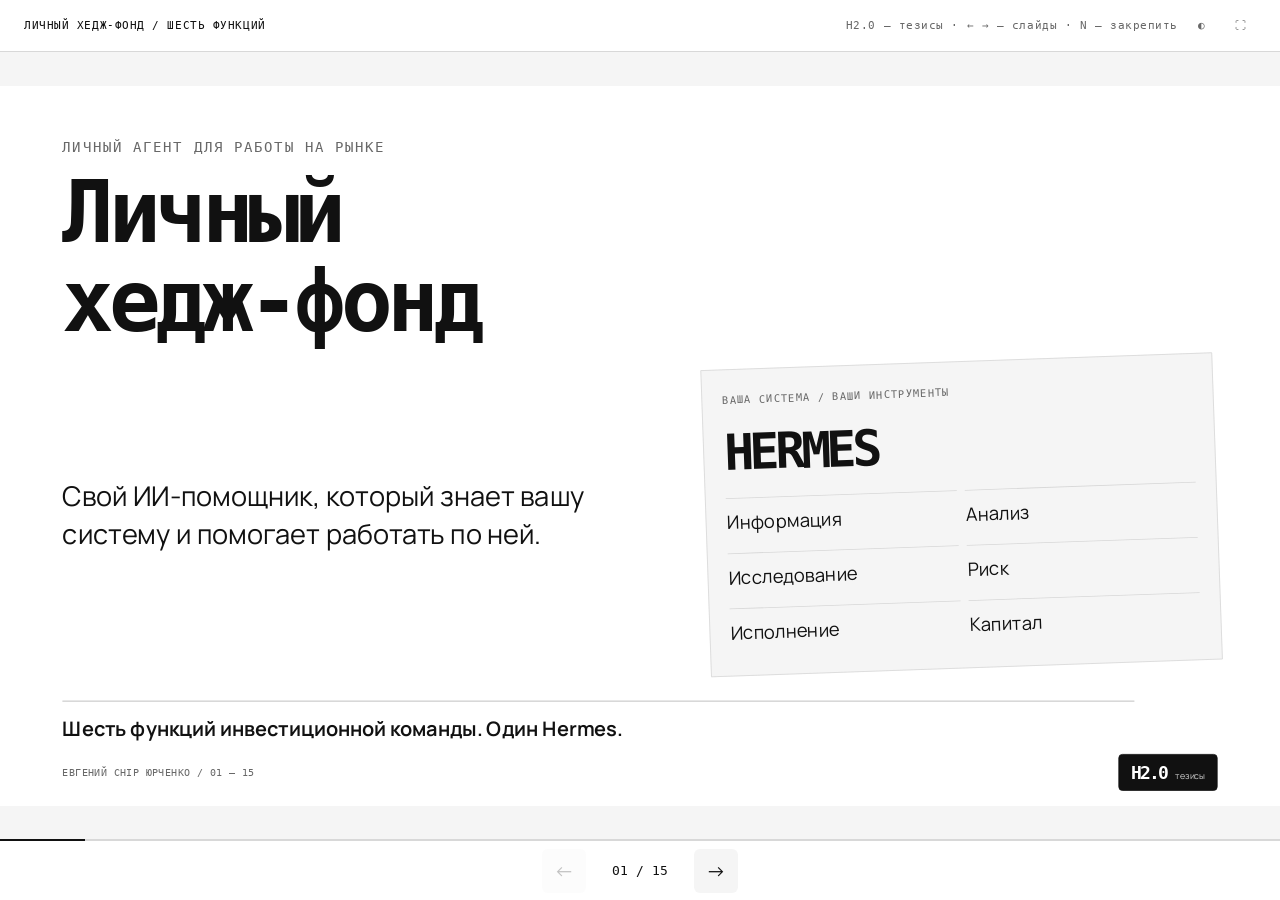
==== presentations/2026-11-18-personal-hedge-fund/index.html @ 5a7f5373 "Add personal hedge fund presentation and catalog" ====
<!doctype html><html lang="ru" data-theme="light"><head><meta charset="utf-8"><meta name="viewport" content="width=device-width,initial-scale=1"><meta name="color-scheme" content="light dark"><title>Личный хедж-фонд · H2.0</title><script>document.documentElement.dataset.theme='light';</script><style>
:root{--paper:#fff;--surface:#f5f5f5;--ink:#111;--muted:#686868;--line:#d8d8d8;--shadow:0 24px 80px #0002;--scale:1;color-scheme:light}
:root[data-theme=dark]{--paper:#171717;--surface:#242424;--ink:#f4f4f4;--muted:#b8b8b8;--line:#494949;--shadow:0 24px 80px #0008;color-scheme:dark}
*{box-sizing:border-box}html,body{margin:0;height:100%;background:var(--surface);color:var(--ink)}body{font-family:Body,Arial,sans-serif}button,a{touch-action:manipulation}button{cursor:pointer;font:inherit}button:focus-visible,a:focus-visible{outline:3px solid var(--ink);outline-offset:5px}a{color:inherit;text-underline-offset:4px}button:disabled{opacity:.25;cursor:default}
.chrome{position:fixed;z-index:4;top:0;left:0;right:0;height:52px;padding:0 24px;display:flex;align-items:center;justify-content:space-between;border-bottom:1px solid var(--line);background:var(--paper);font-family:Mono,monospace;font-size:11px;letter-spacing:.05em}.chrome-right{display:flex;gap:10px;align-items:center}.chrome button{border:0;background:none;color:var(--muted);min-height:44px;padding:0 10px}.hint{color:var(--muted)}
.viewport{position:absolute;top:52px;bottom:60px;left:0;right:0;overflow:hidden}.slide{position:absolute;top:50%;left:50%;width:1600px;height:900px;padding:65px 78px 80px;background:var(--paper);transform:translate(-50%,-50%) scale(var(--scale));transform-origin:center;display:none;isolation:isolate}.slide.active{display:flex;flex-direction:column}.eyebrow,.micro{font-family:Mono,monospace;font-size:18px;letter-spacing:.09em;text-transform:uppercase;color:var(--muted)}h1,h2,h3,p{margin:0}h1,h2{font-family:Mono,monospace;font-size:54px;line-height:1.14;font-weight:700;letter-spacing:-.045em;margin-top:22px;white-space:pre-line}h1{font-size:108px;line-height:1.03;letter-spacing:-.065em}.lead{font-size:25px;line-height:1.45;max-width:1330px;color:var(--muted);margin-top:19px}.content{margin-top:36px;flex:1;min-height:0}.takeaway{font-size:25px;line-height:1.32;border-top:2px solid var(--line);padding-top:17px;margin-top:20px;font-weight:650;max-width:1340px}.caption{font-size:16px;line-height:1.4;color:var(--muted);margin-top:10px;max-width:1340px}.slide-footer{position:absolute;left:78px;right:78px;bottom:24px;display:flex;align-items:center;justify-content:space-between;height:36px}.slide-footer>span{font-family:Mono,monospace;color:var(--muted);font-size:13px}.speaker-trigger{position:relative;min-width:124px;min-height:46px;background:var(--ink);border:1px solid var(--ink);border-radius:5px;color:var(--paper);font:700 22px Mono,monospace;letter-spacing:-.08em;transition:transform .15s}.speaker-trigger:hover,.speaker-trigger[aria-expanded=true]{transform:translateY(-3px);box-shadow:0 6px 0 var(--line)}.speaker-trigger small{font:11px Body,sans-serif;letter-spacing:0;margin-left:10px;opacity:.8}
.controls{height:60px;position:fixed;z-index:5;bottom:0;left:0;right:0;background:var(--paper);border-top:1px solid var(--line);display:flex;justify-content:center;align-items:center;gap:18px}.controls button{min-width:44px;min-height:44px;border:0;background:var(--surface);color:var(--ink);border-radius:6px;font-size:20px}.counter{font:13px Mono,monospace;min-width:72px;text-align:center}.progress{position:absolute;left:0;right:0;top:-2px;height:2px;background:var(--line)}.progress>i{display:block;height:100%;background:var(--ink);width:0;transition:width .2s}
.cover-grid{display:grid;grid-template-columns:1.1fr 1fr;gap:100px;height:100%;align-items:center}.cover-promise{font-size:34px;line-height:1.4;max-width:690px}.agent-block{border:1px solid var(--line);padding:35px;background:var(--surface);transform:rotate(-3deg)}.agent-block>strong{font:700 62px Mono,monospace;display:block;margin:20px 0;letter-spacing:-.08em}.agent-block .micro{font-size:13px}.tab-stack{display:grid;grid-template-columns:1fr 1fr;gap:10px}.tab-stack span{border-top:1px solid var(--line);padding:13px 0;font-size:23px}.cover .content{margin-top:0}.cover h1{margin-top:16px}.cover .lead{display:none}
.compare{display:grid;grid-template-columns:1fr 1fr;gap:50px}.compare-col{padding:32px 36px;background:var(--surface)}.compare-col:last-child{border:2px solid var(--ink);background:var(--paper)}.compare-row{padding:23px 0;border-bottom:1px solid var(--line);font-size:28px;display:flex;gap:20px;align-items:center}.compare-row span{font:18px Mono;color:var(--muted)}
.team-grid{display:grid;grid-template-columns:repeat(3,1fr);gap:25px 45px}.teammate{display:flex;align-items:center;gap:22px;min-width:0}.teammate img{width:154px;height:154px;border-radius:50%;border:1px solid var(--line);object-fit:cover}.teammate h3{font-size:26px;margin-bottom:8px}.teammate p{font-size:20px;line-height:1.35;color:var(--muted)}
.flow{display:grid;grid-auto-flow:column;grid-auto-columns:minmax(0,1fr);gap:16px}.flow-cell{padding:25px 23px;min-width:0;background:var(--surface);border-top:3px solid var(--ink)}.flow-cell:not(:last-child){position:relative}.flow-cell:not(:last-child):after{content:'→';position:absolute;right:-14px;top:30px;font-size:25px;z-index:1}.flow-cell .micro{font-size:15px;line-height:1.45;display:block;min-height:28px}.flow-cell h3{font-size:29px;line-height:1.15;margin-top:17px}.flow-cell p{font-size:21px;line-height:1.4;margin-top:16px;color:var(--muted)}.request{border-left:3px solid var(--ink);padding:12px 26px;margin-top:30px}.request .micro{font-size:14px}.request p{font-size:24px;line-height:1.45;margin-top:12px;max-width:1200px}
.sources-grid{display:grid;grid-template-columns:1fr 1fr 220px;gap:40px}.source-column h3{font-size:30px;margin-top:18px}.source-column ul{padding-left:24px;margin:22px 0 0}.source-column li{font-size:23px;line-height:1.45;margin-bottom:15px}.qr-panel{display:flex;flex-direction:column;align-items:center;padding-top:5px;gap:10px}.qr-panel img{width:172px;height:172px}.qr-panel strong{font-size:27px}.qr-panel span,.qr-panel a{font-size:17px}.qr-panel small{font-size:14px;color:var(--muted);text-align:center}
.market-list{border-top:1px solid var(--line)}.market-row{display:grid;grid-template-columns:65px 390px 1fr;gap:18px;align-items:center;padding:18px 0;border-bottom:1px solid var(--line)}.market-row b{font:24px Mono;color:var(--muted)}.market-row h3{font-size:25px}.market-row p{font-size:24px;line-height:1.3;color:var(--muted)}
.hype-layout{display:grid;grid-template-columns:minmax(0,1fr) 325px;gap:32px;align-items:start}.chart-box{min-width:0}.chart{width:100%;height:330px}.gridline{stroke:var(--line);stroke-width:1}.axis{fill:var(--muted);font:17px Mono,monospace}.axis.emphasis{fill:var(--ink);font-weight:700}.level{stroke:var(--muted);stroke-dasharray:6 6;stroke-width:1.4}.chart-caption{font:14px Mono;color:var(--muted);margin-top:4px}.case-sidebar{display:grid;gap:14px}.case-metric b{display:block;font:700 36px Mono;letter-spacing:-.05em}.case-metric span{display:block;font-size:19px;color:var(--muted);margin-top:5px}.intel{width:260px;border:1px solid var(--line)}.case-metric.final b{font-size:31px}.hype .content{margin-top:22px}
.research-result{display:flex;gap:40px;align-items:center;margin-top:30px;padding:22px 25px;border:1px solid var(--line)}.research-result span{font:17px Mono;color:var(--muted)}.research-result strong{font-size:27px}.research-flow .flow-cell h3{font-size:27px}.research-flow .flow-cell p{font-size:21px}.risk-layout{display:grid;grid-template-columns:240px 80px 350px 1fr;gap:25px;align-items:center}.positions{display:grid;gap:15px}.positions span{font:26px Mono;padding:20px;border:1px solid var(--line);text-align:center}.merge{font-size:64px;text-align:center}.risk-core{padding:35px 25px;border:2px solid var(--ink)}.risk-core strong{display:block;font-size:36px;line-height:1.2;margin-top:24px}.risk-core .micro{font-size:15px}.risk-output{display:grid;gap:18px;padding-left:20px}.risk-output div{font-size:25px;border-bottom:1px solid var(--line);padding-bottom:18px}.tools-line{font-size:22px;color:var(--muted);margin-top:30px}.proof-row{display:flex;justify-content:space-between;align-items:center;margin-top:34px;font-size:22px}.proof-row b{font-size:35px;font-weight:400;color:var(--muted)}
.buckets{display:grid;grid-template-columns:repeat(4,minmax(0,1fr));gap:22px}.bucket{padding:25px 22px;border:1px solid var(--line);background:var(--surface);min-height:245px}.bucket h3{font-size:27px;line-height:1.2;margin-top:20px}.bucket p{font-size:22px;line-height:1.4;color:var(--muted);margin-top:18px}.bucket-line{height:8px;background:var(--line);margin-top:25px}.allocation-line{font:22px Mono;margin-top:33px;line-height:1.5}.funding-grid{display:grid;grid-template-columns:1fr 1fr;gap:55px;align-items:start}.pair{display:grid;grid-template-columns:1fr 1fr;gap:15px}.leg{padding:35px 25px;border:2px solid var(--ink)}.leg strong{font:700 28px Mono;display:block;margin-top:20px}.pair-label{grid-column:1/-1;font-size:20px;color:var(--muted);margin-top:12px}.numbered{margin:0;padding-left:36px}.numbered li{font-size:26px;line-height:1.45;margin-bottom:25px;padding-left:8px}.contrast{display:grid;grid-template-columns:repeat(3,1fr);gap:35px;margin-top:27px}.contrast div{border-top:1px solid var(--line);padding-top:18px}.contrast strong{font:700 32px Mono;display:block}.contrast span{font-size:21px;color:var(--muted);display:block;margin-top:8px}.product-label{font:22px Mono;padding:25px 0;border-bottom:1px solid var(--line)}.closing-line{font:25px Mono;line-height:1.5;margin-top:42px}
.notes{position:fixed;z-index:20;right:26px;bottom:80px;width:min(590px,calc(100vw - 28px));max-height:min(76vh,820px);background:var(--paper);border:1px solid var(--line);border-radius:16px;box-shadow:var(--shadow);display:flex;flex-direction:column;opacity:0;visibility:hidden;transform:translateY(12px);transition:opacity .16s,transform .16s,visibility .16s;overflow:hidden}.notes.open{opacity:1;visibility:visible;transform:translateY(0)}.notes-top{padding:20px 24px 16px;display:flex;align-items:center;justify-content:space-between;border-bottom:1px solid var(--line);gap:15px}.notes-brand{display:flex;gap:12px;align-items:center}.notes-brand>b{font:700 25px Mono;letter-spacing:-.1em}.notes-brand span{font-size:12px;color:var(--muted);text-transform:uppercase;letter-spacing:.12em}.notes-actions{display:flex;gap:6px}.notes-actions button{min-height:40px;min-width:40px;border:1px solid var(--line);border-radius:6px;color:var(--ink);background:var(--surface);font-size:18px}.notes-actions button[aria-pressed=true]{background:var(--ink);color:var(--paper)}.notes-scroll{padding:22px 26px 26px;overflow:auto;overscroll-behavior-y:contain;min-height:0}.notes-title{font-size:20px;line-height:1.3;font-weight:700}.notes-point{font-size:18px;line-height:1.45;padding:15px 17px;background:var(--surface);border-left:3px solid var(--ink);margin:17px 0}.notes-list{padding:0;list-style:none;counter-reset:notes;margin:20px 0}.notes-list li{font-size:17px;line-height:1.55;margin:0 0 17px;position:relative;padding-left:33px}.notes-list li:before{counter-increment:notes;content:counter(notes,decimal-leading-zero);font:12px Mono;position:absolute;top:5px;left:0;color:var(--muted)}.transition{font-size:17px;line-height:1.5;border-top:1px solid var(--line);padding-top:17px}.transition b{font:11px Mono;display:block;color:var(--muted);text-transform:uppercase;letter-spacing:.1em;margin-bottom:8px}.note-sources{margin-top:18px;font-size:14px;line-height:1.6}.note-sources summary{cursor:pointer;color:var(--muted)}.note-sources a{display:block;margin-top:7px}.note-time{font:12px Mono;color:var(--muted);margin-top:13px}.notes-progress{height:3px;background:var(--line)}.notes-progress>span{height:100%;display:block;background:var(--ink)}
@media(max-width:650px){.chrome{padding:0 12px;font-size:10px}.hint{display:none}.chrome-right{gap:0}.notes{right:14px;bottom:75px;max-height:calc(100dvh - 140px)}.notes-scroll{padding:18px}.notes-list li{font-size:16px}.notes-title{font-size:18px}.notes-top{padding:14px 18px}.controls{gap:10px}}@media(prefers-reduced-motion:reduce){*{transition:none!important}}
@media print{body{background:white}.chrome,.controls,.notes,.speaker-trigger{display:none!important}.viewport{position:static;overflow:visible}.slide{display:flex!important;position:relative;left:0;top:0;transform:none;width:1600px;height:900px;page-break-after:always}.slide-footer{bottom:20px}@page{size:1600px 900px;margin:0}}

.cover .agent-block{padding:25px;transform:rotate(-2deg)}

@font-face{font-family:Mono;font-weight:400;src:url([data-uri]) format("truetype");font-display:swap;}
@font-face{font-family:Mono;font-weight:700;src:url([data-uri]) format("truetype");font-display:swap;}
@font-face{font-family:Body;font-weight:100 900;src:url([data-uri]) format("truetype");font-display:swap;}
.has-role header{position:relative}.has-role h2{max-width:1120px}.role-badge{position:absolute;right:0;top:0;width:252px;display:flex;align-items:center;gap:16px}.role-badge img{width:106px;height:106px;flex:none;object-fit:cover;border-radius:50%;border:1px solid var(--line)}.role-badge .micro{font-size:12px;display:block;margin-bottom:9px}.role-badge strong{font-size:21px;line-height:1.2;display:block}
</style></head><body><div class="chrome"><span>ЛИЧНЫЙ ХЕДЖ-ФОНД / ШЕСТЬ ФУНКЦИЙ</span><div class="chrome-right"><span class="hint">H2.0 — тезисы · ← → — слайды · N — закрепить</span><button id="theme" aria-label="Переключить светлую и тёмную тему" aria-pressed="false">◐</button><button id="fullscreen" aria-label="Полный экран">⛶</button></div></div><main class="viewport" aria-label="Презентация"><article class="slide cover active" id="cover" data-index="0" aria-hidden="false"><header><div class="eyebrow">Личный агент для работы на рынке</div><h1>Личный
хедж-фонд</h1><p class="lead">Свой ИИ-помощник, который знает вашу систему и помогает работать по ней.</p></header><div class="content"><div class="cover-grid"><div class="cover-promise">Свой ИИ-помощник, который знает вашу систему и помогает работать по ней.</div><div class="agent-block"><span class="micro">ВАША СИСТЕМА / ВАШИ ИНСТРУМЕНТЫ</span><strong>HERMES</strong><div class="tab-stack"><span>Информация</span><span>Анализ</span><span>Исследование</span><span>Риск</span><span>Исполнение</span><span>Капитал</span></div></div></div></div><div class="takeaway">Шесть функций инвестиционной команды. Один Hermes.</div><footer class="slide-footer"><span>ЕВГЕНИЙ CHIP ЮРЧЕНКО / 01 — 15</span><button class="speaker-trigger" aria-label="Тезисы докладчика: слайд 1" aria-controls="speaker-notes" aria-expanded="false" data-for="0">H2.0<small>тезисы</small></button></footer></article>
<article class="slide comparison" id="competition" data-index="1" aria-hidden="true"><header><div class="eyebrow">Зачем это трейдеру</div><h2>Преимущество — успеть
подготовить решение</h2><p class="lead">Вы конкурируете не только с чужой интуицией, но и с чужим рабочим процессом.</p></header><div class="content"><div class="compare"><div class="compare-col"><span class="micro">Без помощника</span><div class="compare-row"><span>01</span>Сам читает весь поток</div><div class="compare-row"><span>02</span>Держит контекст в голове</div><div class="compare-row"><span>03</span>Заново собирает основания к сделке</div></div><div class="compare-col"><span class="micro">С личным агентом</span><div class="compare-row"><span>01</span>Получает отобранные события</div><div class="compare-row"><span>02</span>Открывает источники и противоречия</div><div class="compare-row"><span>03</span>Проверяет сценарий, риск и исполнение</div></div></div></div><div class="takeaway">Агент не обязан угадывать лучше. Он помогает не пропускать работу, которую нужно сделать.</div><footer class="slide-footer"><span>ЕВГЕНИЙ CHIP ЮРЧЕНКО / 02 — 15</span><button class="speaker-trigger" aria-label="Тезисы докладчика: слайд 2" aria-controls="speaker-notes" aria-expanded="false" data-for="1">H2.0<small>тезисы</small></button></footer></article>
<article class="slide team" id="team" data-index="2" aria-hidden="true"><header><div class="eyebrow">Карта доклада</div><h2>Шесть ролей.
Не шесть агентов.</h2><p class="lead">У каждой роли — свой вопрос и конкретный результат.</p></header><div class="content"><div class="team-grid"><div class="teammate"><img src="[data-uri]" alt="Один человек в роли Информация"><div><h3>Информация</h3><p>Что изменилось?</p></div></div><div class="teammate"><img src="[data-uri]" alt="Один человек в роли Анализ"><div><h3>Анализ</h3><p>Есть ли здесь сделка?</p></div></div><div class="teammate"><img src="[data-uri]" alt="Один человек в роли Исследование"><div><h3>Исследование</h3><p>Работают ли мои правила?</p></div></div><div class="teammate"><img src="[data-uri]" alt="Один человек в роли Риск"><div><h3>Риск</h3><p>Сколько могу потерять?</p></div></div><div class="teammate"><img src="[data-uri]" alt="Один человек в роли Исполнение"><div><h3>Исполнение</h3><p>Что реально открыто?</p></div></div><div class="teammate"><img src="[data-uri]" alt="Один человек в роли Капитал"><div><h3>Капитал</h3><p>Куда направить деньги?</p></div></div></div></div><div class="takeaway">Один Hermes переключается между функциями. Цели и полномочия задаёте вы.</div><footer class="slide-footer"><span>ЕВГЕНИЙ CHIP ЮРЧЕНКО / 03 — 15</span><button class="speaker-trigger" aria-label="Тезисы докладчика: слайд 3" aria-controls="speaker-notes" aria-expanded="false" data-for="2">H2.0<small>тезисы</small></button></footer></article>
<article class="slide brief has-role" id="brief" data-index="3" aria-hidden="true"><header><div class="role-badge" data-role="0"><img src="[data-uri]" alt="Информация — участник инвестиционной команды"><div><span class="micro">РОЛЬ 01</span><strong>Информация</strong></div></div><div class="eyebrow">01 / Информационный аналитик</div><h2>Утром вы читаете выводы,
а не весь интернет</h2><p class="lead">Вы задаёте активы, компании и темы. Агент собирает по ним картину к нужному времени.</p></header><div class="content"><div class="flow "><div class="flow-cell"><span class="micro">ИСТОЧНИКИ</span><h3>Telegram + X</h3><p>Новости, исследования, чужие колы</p></div><div class="flow-cell"><span class="micro">РАБОТА АГЕНТА</span><h3>Отобрать и проверить</h3><p>Убрать повторы, отделить факт от мнения</p></div><div class="flow-cell"><span class="micro">РЕЗУЛЬТАТ</span><h3>Утренний бриф</h3><p>Что изменилось, где спорят, что проверить</p></div></div><div class="request"><span class="micro">ПОРУЧЕНИЕ ГОЛОСОМ ИЛИ ТЕКСТОМ</span><p>Пример поручения: «К утру собери по HYPE события, новые идеи и аргументы против. Для каждого вывода дай первоисточник». </p></div></div><div class="takeaway">Сообщения → сводка → идея для проверки. Не автоматическая сделка из чужого кола.</div><footer class="slide-footer"><span>ЕВГЕНИЙ CHIP ЮРЧЕНКО / 04 — 15</span><button class="speaker-trigger" aria-label="Тезисы докладчика: слайд 4" aria-controls="speaker-notes" aria-expanded="false" data-for="3">H2.0<small>тезисы</small></button></footer></article>
<article class="slide sources has-role" id="sources" data-index="4" aria-hidden="true"><header><div class="role-badge" data-role="0"><img src="[data-uri]" alt="Информация — участник инвестиционной команды"><div><span class="micro">РОЛЬ 01</span><strong>Информация</strong></div></div><div class="eyebrow">01 / Как подключить информацию</div><h2>Telegram — ваши источники.
X — поиск по вашим темам.</h2><p class="lead">Подключаем чтение там, где уже живёт нужная информация.</p></header><div class="content"><div class="sources-grid"><div class="source-column"><span class="micro">Telegram</span><h3>Ваша учётка + навык</h3><ul><li>Доступные вам каналы и чаты</li><li>Приватные группы — в рамках доступа аккаунта</li><li>Новости, чужие колы, обсуждения и первоисточники</li></ul></div><div class="source-column"><span class="micro">X / Twitter</span><h3>SocialData API / MCP</h3><ul><li>Поиск по активам, компаниям, авторам и темам</li><li>Публичные посты без подключения аккаунта X</li><li>$0.20 за 1000 результатов по стандартному тарифу</li></ul></div><div class="qr-panel"><img src="[data-uri]" alt="QR базового human20salesbot"><strong>Навыки</strong><span>Telegram + X</span><a href="https://t.me/human20salesbot" target="_blank" rel="noopener">@human20salesbot</a><small>Выдача ещё готовится</small></div></div></div><div class="takeaway">Навык объясняет, как собирать бриф. Подключение даёт данные. Hermes соединяет это в задачу.</div><footer class="slide-footer"><span>ЕВГЕНИЙ CHIP ЮРЧЕНКО / 05 — 15</span><button class="speaker-trigger" aria-label="Тезисы докладчика: слайд 5" aria-controls="speaker-notes" aria-expanded="false" data-for="4">H2.0<small>тезисы</small></button></footer></article>
<article class="slide market has-role" id="market" data-index="5" aria-hidden="true"><header><div class="role-badge" data-role="1"><img src="[data-uri]" alt="Анализ — участник инвестиционной команды"><div><span class="micro">РОЛЬ 02</span><strong>Анализ</strong></div></div><div class="eyebrow">02 / Рыночный аналитик</div><h2>Идея становится сделкой,
когда у неё есть условия</h2><p class="lead">/market связывает контекст, структуру цены и данные об участниках в один сценарий.</p></header><div class="content"><div class="market-list"><div class="market-row"><b>01</b><h3>Что разбираем?</h3><p>Актив, площадка, горизонт и задача</p></div><div class="market-row"><b>02</b><h3>Почему здесь?</h3><p>Контекст + Smart Money / структура цены</p></div><div class="market-row"><b>03</b><h3>Кто действует?</h3><p>Intel.trade: позиции, поток, ликвидность, ликвидации</p></div><div class="market-row"><b>04</b><h3>Что опровергает идею?</h3><p>TradingView MCP, другие навыки и расчёты</p></div><div class="market-row"><b>05</b><h3>Как действовать?</h3><p>Вход, отмена, цели, размер и обоснование</p></div></div></div><div class="takeaway">Результат — план с условиями. «Ждать» — тоже результат, если оснований для входа нет.</div><footer class="slide-footer"><span>ЕВГЕНИЙ CHIP ЮРЧЕНКО / 06 — 15</span><button class="speaker-trigger" aria-label="Тезисы докладчика: слайд 6" aria-controls="speaker-notes" aria-expanded="false" data-for="5">H2.0<small>тезисы</small></button></footer></article>
<article class="slide hype has-role" id="hype" data-index="6" aria-hidden="true"><header><div class="role-badge" data-role="1"><img src="[data-uri]" alt="Анализ — участник инвестиционной команды"><div><span class="micro">РОЛЬ 02</span><strong>Анализ</strong></div></div><div class="eyebrow">02 / HYPE: разбор события</div><h2>За страхом были
принудительные продажи</h2><p class="lead">Intel показал масштаб ликвидаций. Это давало гипотезу об исчерпании продаж — не гарантию дна.</p></header><div class="content"><div class="hype-layout"><div class="chart-box"><svg class="chart" viewBox="0 0 900 355" role="img" aria-label="Реальные свечи HYPE с уровнями реконструкции: вход 62, цель 70, стоп 58.20"><path d="M58 280.0941176470588H832" class="gridline"/><text x="842" y="286.0941176470588" class="axis">58.2</text><path d="M58 217.05882352941177H832" class="gridline"/><text x="842" y="223.05882352941177" class="axis">62</text><path d="M58 150.7058823529412H832" class="gridline"/><text x="842" y="156.7058823529412" class="axis">66</text><path d="M58 84.35294117647061H832" class="gridline"/><text x="842" y="90.35294117647061" class="axis">70</text><path d="M58 18.0H832" class="gridline"/><text x="842" y="24.0" class="axis">74</text><path d="M58.00 92.33V100.94" stroke="var(--muted)" stroke-width="1.3"/><rect x="57.00" y="94.85" width="2" height="4.96" fill="var(--muted)"/><path d="M61.07 94.64V107.23" stroke="var(--ink)" stroke-width="1.3"/><rect x="60.07" y="94.85" width="2" height="4.23" fill="var(--ink)"/><path d="M64.14 96.03V99.61" stroke="var(--muted)" stroke-width="1.3"/><rect x="63.14" y="98.44" width="2" height="1.00" fill="var(--muted)"/><path d="M67.21 90.52V98.73" stroke="var(--muted)" stroke-width="1.3"/><rect x="66.21" y="93.48" width="2" height="4.98" fill="var(--muted)"/><path d="M70.29 92.78V98.25" stroke="var(--ink)" stroke-width="1.3"/><rect x="69.29" y="93.44" width="2" height="4.10" fill="var(--ink)"/><path d="M73.36 94.99V99.65" stroke="var(--muted)" stroke-width="1.3"/><rect x="72.36" y="96.74" width="2" height="1.00" fill="var(--muted)"/><path d="M76.43 95.52V99.61" stroke="var(--ink)" stroke-width="1.3"/><rect x="75.43" y="96.88" width="2" height="1.71" fill="var(--ink)"/><path d="M79.50 98.59V101.59" stroke="var(--ink)" stroke-width="1.3"/><rect x="78.50" y="98.59" width="2" height="1.34" fill="var(--ink)"/><path d="M82.57 99.48V107.24" stroke="var(--ink)" stroke-width="1.3"/><rect x="81.57" y="99.93" width="2" height="5.29" fill="var(--ink)"/><path d="M85.64 99.86V109.14" stroke="var(--ink)" stroke-width="1.3"/><rect x="84.64" y="105.22" width="2" height="1.66" fill="var(--ink)"/><path d="M88.71 104.31V112.55" stroke="var(--ink)" stroke-width="1.3"/><rect x="87.71" y="106.96" width="2" height="1.97" fill="var(--ink)"/><path d="M91.79 103.48V110.11" stroke="var(--muted)" stroke-width="1.3"/><rect x="90.79" y="105.22" width="2" height="3.70" fill="var(--muted)"/><path d="M94.86 101.47V108.26" stroke="var(--ink)" stroke-width="1.3"/><rect x="93.86" y="105.29" width="2" height="2.27" fill="var(--ink)"/><path d="M97.93 107.46V113.91" stroke="var(--ink)" stroke-width="1.3"/><rect x="96.93" y="107.46" width="2" height="2.60" fill="var(--ink)"/><path d="M101.00 105.44V121.34" stroke="var(--ink)" stroke-width="1.3"/><rect x="100.00" y="110.05" width="2" height="10.15" fill="var(--ink)"/><path d="M104.07 111.28V121.08" stroke="var(--muted)" stroke-width="1.3"/><rect x="103.07" y="114.74" width="2" height="5.46" fill="var(--muted)"/><path d="M107.14 112.67V118.87" stroke="var(--ink)" stroke-width="1.3"/><rect x="106.14" y="114.74" width="2" height="2.12" fill="var(--ink)"/><path d="M110.21 116.20V123.39" stroke="var(--ink)" stroke-width="1.3"/><rect x="109.21" y="116.77" width="2" height="5.16" fill="var(--ink)"/><path d="M113.29 117.38V123.57" stroke="var(--muted)" stroke-width="1.3"/><rect x="112.29" y="117.81" width="2" height="4.10" fill="var(--muted)"/><path d="M116.36 113.13V125.57" stroke="var(--ink)" stroke-width="1.3"/><rect x="115.36" y="117.79" width="2" height="7.45" fill="var(--ink)"/><path d="M119.43 123.82V131.80" stroke="var(--ink)" stroke-width="1.3"/><rect x="118.43" y="125.24" width="2" height="5.69" fill="var(--ink)"/><path d="M122.50 127.35V139.49" stroke="var(--ink)" stroke-width="1.3"/><rect x="121.50" y="130.92" width="2" height="7.80" fill="var(--ink)"/><path d="M125.57 132.39V142.41" stroke="var(--muted)" stroke-width="1.3"/><rect x="124.57" y="133.44" width="2" height="5.52" fill="var(--muted)"/><path d="M128.64 129.85V137.04" stroke="var(--ink)" stroke-width="1.3"/><rect x="127.64" y="133.55" width="2" height="1.00" fill="var(--ink)"/><path d="M131.71 126.98V134.40" stroke="var(--muted)" stroke-width="1.3"/><rect x="130.71" y="129.32" width="2" height="4.94" fill="var(--muted)"/><path d="M134.79 115.82V131.00" stroke="var(--muted)" stroke-width="1.3"/><rect x="133.79" y="125.09" width="2" height="4.10" fill="var(--muted)"/><path d="M137.86 118.41V135.73" stroke="var(--muted)" stroke-width="1.3"/><rect x="136.86" y="119.54" width="2" height="5.56" fill="var(--muted)"/><path d="M140.93 113.37V126.84" stroke="var(--ink)" stroke-width="1.3"/><rect x="139.93" y="119.42" width="2" height="4.11" fill="var(--ink)"/><path d="M144.00 122.92V145.85" stroke="var(--ink)" stroke-width="1.3"/><rect x="143.00" y="123.78" width="2" height="17.57" fill="var(--ink)"/><path d="M147.07 137.17V155.52" stroke="var(--ink)" stroke-width="1.3"/><rect x="146.07" y="141.22" width="2" height="14.18" fill="var(--ink)"/><path d="M150.14 148.05V155.52" stroke="var(--muted)" stroke-width="1.3"/><rect x="149.14" y="154.37" width="2" height="1.00" fill="var(--muted)"/><path d="M153.21 148.05V162.28" stroke="var(--ink)" stroke-width="1.3"/><rect x="152.21" y="154.16" width="2" height="1.00" fill="var(--ink)"/><path d="M156.29 154.17V166.81" stroke="var(--ink)" stroke-width="1.3"/><rect x="155.29" y="154.31" width="2" height="11.81" fill="var(--ink)"/><path d="M159.36 149.05V178.57" stroke="var(--muted)" stroke-width="1.3"/><rect x="158.36" y="149.81" width="2" height="16.36" fill="var(--muted)"/><path d="M162.43 138.61V150.09" stroke="var(--muted)" stroke-width="1.3"/><rect x="161.43" y="144.29" width="2" height="5.56" fill="var(--muted)"/><path d="M165.50 143.94V157.49" stroke="var(--ink)" stroke-width="1.3"/><rect x="164.50" y="144.50" width="2" height="6.72" fill="var(--ink)"/><path d="M168.57 147.69V160.84" stroke="var(--ink)" stroke-width="1.3"/><rect x="167.57" y="151.29" width="2" height="7.25" fill="var(--ink)"/><path d="M171.64 157.03V167.01" stroke="var(--muted)" stroke-width="1.3"/><rect x="170.64" y="158.60" width="2" height="1.00" fill="var(--muted)"/><path d="M174.71 153.89V160.94" stroke="var(--ink)" stroke-width="1.3"/><rect x="173.71" y="158.49" width="2" height="1.00" fill="var(--ink)"/><path d="M177.79 158.04V169.73" stroke="var(--ink)" stroke-width="1.3"/><rect x="176.79" y="159.02" width="2" height="1.00" fill="var(--ink)"/><path d="M180.86 152.48V166.32" stroke="var(--ink)" stroke-width="1.3"/><rect x="179.86" y="159.12" width="2" height="6.29" fill="var(--ink)"/><path d="M183.93 160.58V171.28" stroke="var(--muted)" stroke-width="1.3"/><rect x="182.93" y="162.43" width="2" height="2.97" fill="var(--muted)"/><path d="M187.00 159.00V169.14" stroke="var(--muted)" stroke-width="1.3"/><rect x="186.00" y="160.69" width="2" height="1.64" fill="var(--muted)"/><path d="M190.07 160.66V167.16" stroke="var(--ink)" stroke-width="1.3"/><rect x="189.07" y="160.66" width="2" height="2.90" fill="var(--ink)"/><path d="M193.14 159.10V173.27" stroke="var(--ink)" stroke-width="1.3"/><rect x="192.14" y="163.50" width="2" height="8.51" fill="var(--ink)"/><path d="M196.21 172.07V178.89" stroke="var(--ink)" stroke-width="1.3"/><rect x="195.21" y="172.07" width="2" height="1.96" fill="var(--ink)"/><path d="M199.29 174.00V194.95" stroke="var(--ink)" stroke-width="1.3"/><rect x="198.29" y="174.00" width="2" height="18.58" fill="var(--ink)"/><path d="M202.36 187.60V216.40" stroke="var(--ink)" stroke-width="1.3"/><rect x="201.36" y="192.52" width="2" height="13.77" fill="var(--ink)"/><path d="M205.43 198.61V246.93" stroke="var(--ink)" stroke-width="1.3"/><rect x="204.43" y="206.26" width="2" height="37.01" fill="var(--ink)"/><path d="M208.50 210.82V255.18" stroke="var(--muted)" stroke-width="1.3"/><rect x="207.50" y="214.70" width="2" height="27.80" fill="var(--muted)"/><path d="M211.57 195.06V220.76" stroke="var(--muted)" stroke-width="1.3"/><rect x="210.57" y="203.62" width="2" height="11.10" fill="var(--muted)"/><path d="M214.64 202.35V216.26" stroke="var(--ink)" stroke-width="1.3"/><rect x="213.64" y="203.59" width="2" height="5.39" fill="var(--ink)"/><path d="M217.71 209.06V223.76" stroke="var(--ink)" stroke-width="1.3"/><rect x="216.71" y="209.06" width="2" height="1.18" fill="var(--ink)"/><path d="M220.79 185.11V223.40" stroke="var(--muted)" stroke-width="1.3"/><rect x="219.79" y="196.34" width="2" height="13.88" fill="var(--muted)"/><path d="M223.86 191.73V204.97" stroke="var(--ink)" stroke-width="1.3"/><rect x="222.86" y="196.21" width="2" height="5.39" fill="var(--ink)"/><path d="M226.93 200.25V210.90" stroke="var(--ink)" stroke-width="1.3"/><rect x="225.93" y="201.58" width="2" height="6.49" fill="var(--ink)"/><path d="M230.00 204.17V214.07" stroke="var(--muted)" stroke-width="1.3"/><rect x="229.00" y="207.65" width="2" height="1.00" fill="var(--muted)"/><path d="M233.07 199.56V210.97" stroke="var(--muted)" stroke-width="1.3"/><rect x="232.07" y="203.49" width="2" height="4.18" fill="var(--muted)"/><path d="M236.14 195.68V204.65" stroke="var(--muted)" stroke-width="1.3"/><rect x="235.14" y="197.12" width="2" height="6.19" fill="var(--muted)"/><path d="M239.21 174.16V197.12" stroke="var(--muted)" stroke-width="1.3"/><rect x="238.21" y="179.42" width="2" height="17.70" fill="var(--muted)"/><path d="M242.29 169.78V185.11" stroke="var(--muted)" stroke-width="1.3"/><rect x="241.29" y="172.65" width="2" height="6.55" fill="var(--muted)"/><path d="M245.36 169.32V183.29" stroke="var(--ink)" stroke-width="1.3"/><rect x="244.36" y="172.62" width="2" height="8.44" fill="var(--ink)"/><path d="M248.43 171.57V182.07" stroke="var(--muted)" stroke-width="1.3"/><rect x="247.43" y="173.76" width="2" height="6.97" fill="var(--muted)"/><path d="M251.50 170.61V192.39" stroke="var(--ink)" stroke-width="1.3"/><rect x="250.50" y="173.75" width="2" height="18.60" fill="var(--ink)"/><path d="M254.57 184.94V201.32" stroke="var(--muted)" stroke-width="1.3"/><rect x="253.57" y="191.70" width="2" height="1.00" fill="var(--muted)"/><path d="M257.64 186.88V203.03" stroke="var(--ink)" stroke-width="1.3"/><rect x="256.64" y="191.68" width="2" height="8.79" fill="var(--ink)"/><path d="M260.71 200.14V211.02" stroke="var(--ink)" stroke-width="1.3"/><rect x="259.71" y="200.14" width="2" height="10.55" fill="var(--ink)"/><path d="M263.79 200.64V212.08" stroke="var(--muted)" stroke-width="1.3"/><rect x="262.79" y="204.19" width="2" height="6.45" fill="var(--muted)"/><path d="M266.86 167.61V207.82" stroke="var(--muted)" stroke-width="1.3"/><rect x="265.86" y="171.21" width="2" height="33.08" fill="var(--muted)"/><path d="M269.93 151.37V174.26" stroke="var(--muted)" stroke-width="1.3"/><rect x="268.93" y="153.87" width="2" height="17.32" fill="var(--muted)"/><path d="M273.00 143.82V156.28" stroke="var(--muted)" stroke-width="1.3"/><rect x="272.00" y="151.49" width="2" height="2.44" fill="var(--muted)"/><path d="M276.07 147.84V156.54" stroke="var(--muted)" stroke-width="1.3"/><rect x="275.07" y="149.73" width="2" height="1.76" fill="var(--muted)"/><path d="M279.14 140.34V150.76" stroke="var(--muted)" stroke-width="1.3"/><rect x="278.14" y="146.66" width="2" height="3.05" fill="var(--muted)"/><path d="M282.21 139.79V150.01" stroke="var(--ink)" stroke-width="1.3"/><rect x="281.21" y="146.64" width="2" height="2.72" fill="var(--ink)"/><path d="M285.29 147.32V154.41" stroke="var(--muted)" stroke-width="1.3"/><rect x="284.29" y="147.50" width="2" height="1.79" fill="var(--muted)"/><path d="M288.36 142.83V150.84" stroke="var(--ink)" stroke-width="1.3"/><rect x="287.36" y="147.49" width="2" height="1.69" fill="var(--ink)"/><path d="M291.43 146.26V156.89" stroke="var(--muted)" stroke-width="1.3"/><rect x="290.43" y="148.30" width="2" height="1.00" fill="var(--muted)"/><path d="M294.50 144.78V150.27" stroke="var(--muted)" stroke-width="1.3"/><rect x="293.50" y="145.22" width="2" height="3.42" fill="var(--muted)"/><path d="M297.57 144.07V153.86" stroke="var(--ink)" stroke-width="1.3"/><rect x="296.57" y="145.20" width="2" height="7.45" fill="var(--ink)"/><path d="M300.64 146.99V153.79" stroke="var(--ink)" stroke-width="1.3"/><rect x="299.64" y="152.63" width="2" height="1.00" fill="var(--ink)"/><path d="M303.71 151.39V154.97" stroke="var(--muted)" stroke-width="1.3"/><rect x="302.71" y="151.44" width="2" height="1.69" fill="var(--muted)"/><path d="M306.79 148.85V152.38" stroke="var(--muted)" stroke-width="1.3"/><rect x="305.79" y="150.82" width="2" height="1.00" fill="var(--muted)"/><path d="M309.86 150.57V155.53" stroke="var(--ink)" stroke-width="1.3"/><rect x="308.86" y="150.82" width="2" height="1.00" fill="var(--ink)"/><path d="M312.93 151.24V159.46" stroke="var(--ink)" stroke-width="1.3"/><rect x="311.93" y="151.34" width="2" height="7.71" fill="var(--ink)"/><path d="M316.00 158.88V166.78" stroke="var(--ink)" stroke-width="1.3"/><rect x="315.00" y="159.17" width="2" height="4.35" fill="var(--ink)"/><path d="M319.07 157.49V165.72" stroke="var(--muted)" stroke-width="1.3"/><rect x="318.07" y="159.71" width="2" height="3.80" fill="var(--muted)"/><path d="M322.14 159.35V164.42" stroke="var(--ink)" stroke-width="1.3"/><rect x="321.14" y="159.66" width="2" height="1.00" fill="var(--ink)"/><path d="M325.21 156.43V160.84" stroke="var(--muted)" stroke-width="1.3"/><rect x="324.21" y="160.00" width="2" height="1.00" fill="var(--muted)"/><path d="M328.29 159.83V165.14" stroke="var(--ink)" stroke-width="1.3"/><rect x="327.29" y="160.00" width="2" height="3.57" fill="var(--ink)"/><path d="M331.36 159.36V163.96" stroke="var(--muted)" stroke-width="1.3"/><rect x="330.36" y="160.76" width="2" height="2.85" fill="var(--muted)"/><path d="M334.43 159.33V172.15" stroke="var(--ink)" stroke-width="1.3"/><rect x="333.43" y="160.89" width="2" height="10.68" fill="var(--ink)"/><path d="M337.50 167.46V174.13" stroke="var(--muted)" stroke-width="1.3"/><rect x="336.50" y="168.67" width="2" height="2.90" fill="var(--muted)"/><path d="M340.57 166.18V171.89" stroke="var(--ink)" stroke-width="1.3"/><rect x="339.57" y="168.65" width="2" height="3.23" fill="var(--ink)"/><path d="M343.64 160.46V173.32" stroke="var(--muted)" stroke-width="1.3"/><rect x="342.64" y="160.81" width="2" height="10.78" fill="var(--muted)"/><path d="M346.71 157.21V165.04" stroke="var(--muted)" stroke-width="1.3"/><rect x="345.71" y="159.13" width="2" height="1.74" fill="var(--muted)"/><path d="M349.79 151.62V161.60" stroke="var(--muted)" stroke-width="1.3"/><rect x="348.79" y="151.97" width="2" height="7.05" fill="var(--muted)"/><path d="M352.86 124.33V153.71" stroke="var(--muted)" stroke-width="1.3"/><rect x="351.86" y="129.32" width="2" height="22.74" fill="var(--muted)"/><path d="M355.93 126.19V135.76" stroke="var(--muted)" stroke-width="1.3"/><rect x="354.93" y="127.96" width="2" height="1.39" fill="var(--muted)"/><path d="M359.00 115.07V134.05" stroke="var(--muted)" stroke-width="1.3"/><rect x="358.00" y="115.52" width="2" height="12.44" fill="var(--muted)"/><path d="M362.07 114.76V121.91" stroke="var(--ink)" stroke-width="1.3"/><rect x="361.07" y="115.51" width="2" height="6.40" fill="var(--ink)"/><path d="M365.14 100.71V123.04" stroke="var(--muted)" stroke-width="1.3"/><rect x="364.14" y="110.56" width="2" height="11.38" fill="var(--muted)"/><path d="M368.21 110.55V119.87" stroke="var(--ink)" stroke-width="1.3"/><rect x="367.21" y="110.55" width="2" height="8.54" fill="var(--ink)"/><path d="M371.29 115.07V120.00" stroke="var(--muted)" stroke-width="1.3"/><rect x="370.29" y="115.85" width="2" height="3.35" fill="var(--muted)"/><path d="M374.36 115.80V120.58" stroke="var(--ink)" stroke-width="1.3"/><rect x="373.36" y="115.89" width="2" height="2.64" fill="var(--ink)"/><path d="M377.43 116.17V122.01" stroke="var(--ink)" stroke-width="1.3"/><rect x="376.43" y="118.52" width="2" height="1.00" fill="var(--ink)"/><path d="M380.50 117.08V120.53" stroke="var(--muted)" stroke-width="1.3"/><rect x="379.50" y="117.28" width="2" height="1.34" fill="var(--muted)"/><path d="M383.57 113.55V118.81" stroke="var(--muted)" stroke-width="1.3"/><rect x="382.57" y="116.27" width="2" height="1.01" fill="var(--muted)"/><path d="M386.64 115.46V121.15" stroke="var(--ink)" stroke-width="1.3"/><rect x="385.64" y="116.25" width="2" height="4.71" fill="var(--ink)"/><path d="M389.71 116.12V124.98" stroke="var(--muted)" stroke-width="1.3"/><rect x="388.71" y="117.02" width="2" height="3.63" fill="var(--muted)"/><path d="M392.79 112.39V118.77" stroke="var(--muted)" stroke-width="1.3"/><rect x="391.79" y="113.20" width="2" height="3.82" fill="var(--muted)"/><path d="M395.86 111.76V115.04" stroke="var(--ink)" stroke-width="1.3"/><rect x="394.86" y="113.20" width="2" height="1.03" fill="var(--ink)"/><path d="M398.93 112.20V117.26" stroke="var(--muted)" stroke-width="1.3"/><rect x="397.93" y="112.27" width="2" height="1.96" fill="var(--muted)"/><path d="M402.00 110.26V116.93" stroke="var(--ink)" stroke-width="1.3"/><rect x="401.00" y="112.27" width="2" height="3.38" fill="var(--ink)"/><path d="M405.07 109.57V116.32" stroke="var(--muted)" stroke-width="1.3"/><rect x="404.07" y="110.81" width="2" height="4.79" fill="var(--muted)"/><path d="M408.14 110.65V117.00" stroke="var(--ink)" stroke-width="1.3"/><rect x="407.14" y="110.81" width="2" height="6.19" fill="var(--ink)"/><path d="M411.21 114.28V120.63" stroke="var(--ink)" stroke-width="1.3"/><rect x="410.21" y="116.98" width="2" height="1.31" fill="var(--ink)"/><path d="M414.29 118.29V130.47" stroke="var(--ink)" stroke-width="1.3"/><rect x="413.29" y="118.29" width="2" height="6.80" fill="var(--ink)"/><path d="M417.36 120.93V136.49" stroke="var(--ink)" stroke-width="1.3"/><rect x="416.36" y="125.06" width="2" height="9.79" fill="var(--ink)"/><path d="M420.43 132.28V141.78" stroke="var(--muted)" stroke-width="1.3"/><rect x="419.43" y="134.40" width="2" height="1.00" fill="var(--muted)"/><path d="M423.50 125.04V134.42" stroke="var(--muted)" stroke-width="1.3"/><rect x="422.50" y="128.41" width="2" height="5.99" fill="var(--muted)"/><path d="M426.57 125.79V134.90" stroke="var(--ink)" stroke-width="1.3"/><rect x="425.57" y="128.41" width="2" height="5.42" fill="var(--ink)"/><path d="M429.64 127.35V135.99" stroke="var(--muted)" stroke-width="1.3"/><rect x="428.64" y="128.36" width="2" height="4.98" fill="var(--muted)"/><path d="M432.71 128.28V133.79" stroke="var(--ink)" stroke-width="1.3"/><rect x="431.71" y="128.34" width="2" height="4.68" fill="var(--ink)"/><path d="M435.79 129.82V135.96" stroke="var(--muted)" stroke-width="1.3"/><rect x="434.79" y="131.07" width="2" height="1.92" fill="var(--muted)"/><path d="M438.86 128.10V133.07" stroke="var(--muted)" stroke-width="1.3"/><rect x="437.86" y="130.32" width="2" height="1.00" fill="var(--muted)"/><path d="M441.93 125.03V135.06" stroke="var(--muted)" stroke-width="1.3"/><rect x="440.93" y="125.28" width="2" height="5.03" fill="var(--muted)"/><path d="M445.00 122.80V133.79" stroke="var(--ink)" stroke-width="1.3"/><rect x="444.00" y="125.26" width="2" height="5.91" fill="var(--ink)"/><path d="M448.07 130.77V139.67" stroke="var(--ink)" stroke-width="1.3"/><rect x="447.07" y="131.16" width="2" height="5.32" fill="var(--ink)"/><path d="M451.14 134.00V139.29" stroke="var(--ink)" stroke-width="1.3"/><rect x="450.14" y="136.49" width="2" height="2.54" fill="var(--ink)"/><path d="M454.21 135.78V139.66" stroke="var(--muted)" stroke-width="1.3"/><rect x="453.21" y="136.22" width="2" height="2.80" fill="var(--muted)"/><path d="M457.29 135.98V148.75" stroke="var(--ink)" stroke-width="1.3"/><rect x="456.29" y="136.22" width="2" height="9.02" fill="var(--ink)"/><path d="M460.36 143.32V148.83" stroke="var(--muted)" stroke-width="1.3"/><rect x="459.36" y="144.45" width="2" height="1.00" fill="var(--muted)"/><path d="M463.43 141.52V149.31" stroke="var(--ink)" stroke-width="1.3"/><rect x="462.43" y="144.45" width="2" height="2.89" fill="var(--ink)"/><path d="M466.50 142.30V147.60" stroke="var(--muted)" stroke-width="1.3"/><rect x="465.50" y="145.75" width="2" height="1.59" fill="var(--muted)"/><path d="M469.57 140.94V146.24" stroke="var(--muted)" stroke-width="1.3"/><rect x="468.57" y="144.07" width="2" height="1.68" fill="var(--muted)"/><path d="M472.64 142.41V147.92" stroke="var(--muted)" stroke-width="1.3"/><rect x="471.64" y="142.48" width="2" height="1.64" fill="var(--muted)"/><path d="M475.71 132.36V143.69" stroke="var(--muted)" stroke-width="1.3"/><rect x="474.71" y="132.62" width="2" height="9.79" fill="var(--muted)"/><path d="M478.79 130.55V137.10" stroke="var(--ink)" stroke-width="1.3"/><rect x="477.79" y="132.61" width="2" height="1.28" fill="var(--ink)"/><path d="M481.86 130.60V135.98" stroke="var(--muted)" stroke-width="1.3"/><rect x="480.86" y="130.73" width="2" height="3.15" fill="var(--muted)"/><path d="M484.93 128.86V132.13" stroke="var(--ink)" stroke-width="1.3"/><rect x="483.93" y="130.73" width="2" height="1.00" fill="var(--ink)"/><path d="M488.00 129.92V134.33" stroke="var(--ink)" stroke-width="1.3"/><rect x="487.00" y="131.63" width="2" height="1.00" fill="var(--ink)"/><path d="M491.07 123.87V132.34" stroke="var(--muted)" stroke-width="1.3"/><rect x="490.07" y="125.19" width="2" height="7.12" fill="var(--muted)"/><path d="M494.14 120.58V126.09" stroke="var(--muted)" stroke-width="1.3"/><rect x="493.14" y="123.93" width="2" height="1.19" fill="var(--muted)"/><path d="M497.21 119.92V125.21" stroke="var(--muted)" stroke-width="1.3"/><rect x="496.21" y="121.08" width="2" height="2.85" fill="var(--muted)"/><path d="M500.29 119.06V123.73" stroke="var(--ink)" stroke-width="1.3"/><rect x="499.29" y="121.08" width="2" height="1.49" fill="var(--ink)"/><path d="M503.36 122.57V131.48" stroke="var(--ink)" stroke-width="1.3"/><rect x="502.36" y="122.57" width="2" height="3.23" fill="var(--ink)"/><path d="M506.43 120.95V129.39" stroke="var(--muted)" stroke-width="1.3"/><rect x="505.43" y="122.44" width="2" height="3.37" fill="var(--muted)"/><path d="M509.50 117.68V123.00" stroke="var(--ink)" stroke-width="1.3"/><rect x="508.50" y="122.14" width="2" height="1.00" fill="var(--ink)"/><path d="M512.57 120.33V125.24" stroke="var(--muted)" stroke-width="1.3"/><rect x="511.57" y="120.57" width="2" height="2.04" fill="var(--muted)"/><path d="M515.64 119.17V123.40" stroke="var(--muted)" stroke-width="1.3"/><rect x="514.64" y="120.25" width="2" height="1.00" fill="var(--muted)"/><path d="M518.71 115.67V120.65" stroke="var(--muted)" stroke-width="1.3"/><rect x="517.71" y="118.19" width="2" height="2.06" fill="var(--muted)"/><path d="M521.79 113.37V119.30" stroke="var(--muted)" stroke-width="1.3"/><rect x="520.79" y="113.38" width="2" height="4.81" fill="var(--muted)"/><path d="M524.86 107.74V117.26" stroke="var(--ink)" stroke-width="1.3"/><rect x="523.86" y="113.37" width="2" height="3.80" fill="var(--ink)"/><path d="M527.93 116.52V123.43" stroke="var(--ink)" stroke-width="1.3"/><rect x="526.93" y="116.88" width="2" height="4.76" fill="var(--ink)"/><path d="M531.00 116.14V127.18" stroke="var(--muted)" stroke-width="1.3"/><rect x="530.00" y="116.53" width="2" height="5.54" fill="var(--muted)"/><path d="M534.07 114.63V119.45" stroke="var(--muted)" stroke-width="1.3"/><rect x="533.07" y="116.19" width="2" height="1.00" fill="var(--muted)"/><path d="M537.14 115.14V124.94" stroke="var(--ink)" stroke-width="1.3"/><rect x="536.14" y="116.19" width="2" height="8.16" fill="var(--ink)"/><path d="M540.21 124.26V130.10" stroke="var(--ink)" stroke-width="1.3"/><rect x="539.21" y="124.31" width="2" height="3.77" fill="var(--ink)"/><path d="M543.29 127.18V134.90" stroke="var(--ink)" stroke-width="1.3"/><rect x="542.29" y="128.36" width="2" height="6.49" fill="var(--ink)"/><path d="M546.36 134.62V138.88" stroke="var(--ink)" stroke-width="1.3"/><rect x="545.36" y="134.90" width="2" height="1.00" fill="var(--ink)"/><path d="M549.43 135.36V141.50" stroke="var(--ink)" stroke-width="1.3"/><rect x="548.43" y="135.64" width="2" height="4.13" fill="var(--ink)"/><path d="M552.50 138.20V145.85" stroke="var(--ink)" stroke-width="1.3"/><rect x="551.50" y="139.79" width="2" height="3.42" fill="var(--ink)"/><path d="M555.57 140.29V147.01" stroke="var(--ink)" stroke-width="1.3"/><rect x="554.57" y="142.88" width="2" height="3.20" fill="var(--ink)"/><path d="M558.64 143.04V147.39" stroke="var(--muted)" stroke-width="1.3"/><rect x="557.64" y="144.65" width="2" height="1.28" fill="var(--muted)"/><path d="M561.71 137.67V154.02" stroke="var(--muted)" stroke-width="1.3"/><rect x="560.71" y="143.72" width="2" height="1.58" fill="var(--muted)"/><path d="M564.79 134.53V146.49" stroke="var(--muted)" stroke-width="1.3"/><rect x="563.79" y="137.62" width="2" height="6.50" fill="var(--muted)"/><path d="M567.86 135.98V142.74" stroke="var(--ink)" stroke-width="1.3"/><rect x="566.86" y="137.62" width="2" height="3.07" fill="var(--ink)"/><path d="M570.93 138.20V144.90" stroke="var(--muted)" stroke-width="1.3"/><rect x="569.93" y="138.41" width="2" height="2.09" fill="var(--muted)"/><path d="M574.00 136.77V144.55" stroke="var(--ink)" stroke-width="1.3"/><rect x="573.00" y="138.28" width="2" height="1.00" fill="var(--ink)"/><path d="M577.07 137.32V142.59" stroke="var(--ink)" stroke-width="1.3"/><rect x="576.07" y="139.39" width="2" height="1.87" fill="var(--ink)"/><path d="M580.14 139.92V145.70" stroke="var(--ink)" stroke-width="1.3"/><rect x="579.14" y="141.27" width="2" height="1.00" fill="var(--ink)"/><path d="M583.21 140.39V149.05" stroke="var(--ink)" stroke-width="1.3"/><rect x="582.21" y="142.06" width="2" height="1.00" fill="var(--ink)"/><path d="M586.29 139.67V150.82" stroke="var(--ink)" stroke-width="1.3"/><rect x="585.29" y="142.35" width="2" height="3.85" fill="var(--ink)"/><path d="M589.36 142.83V147.67" stroke="var(--muted)" stroke-width="1.3"/><rect x="588.36" y="144.24" width="2" height="1.97" fill="var(--muted)"/><path d="M592.43 142.58V147.82" stroke="var(--ink)" stroke-width="1.3"/><rect x="591.43" y="144.00" width="2" height="3.82" fill="var(--ink)"/><path d="M595.50 144.82V149.94" stroke="var(--muted)" stroke-width="1.3"/><rect x="594.50" y="145.55" width="2" height="2.29" fill="var(--muted)"/><path d="M598.57 145.08V150.71" stroke="var(--ink)" stroke-width="1.3"/><rect x="597.57" y="145.80" width="2" height="3.20" fill="var(--ink)"/><path d="M601.64 141.10V149.05" stroke="var(--muted)" stroke-width="1.3"/><rect x="600.64" y="143.99" width="2" height="5.06" fill="var(--muted)"/><path d="M604.71 143.54V148.88" stroke="var(--ink)" stroke-width="1.3"/><rect x="603.71" y="143.97" width="2" height="3.07" fill="var(--ink)"/><path d="M607.79 147.27V155.80" stroke="var(--ink)" stroke-width="1.3"/><rect x="606.79" y="147.27" width="2" height="4.10" fill="var(--ink)"/><path d="M610.86 145.88V157.44" stroke="var(--ink)" stroke-width="1.3"/><rect x="609.86" y="151.45" width="2" height="3.50" fill="var(--ink)"/><path d="M613.93 147.06V155.09" stroke="var(--muted)" stroke-width="1.3"/><rect x="612.93" y="148.88" width="2" height="6.05" fill="var(--muted)"/><path d="M617.00 145.88V149.49" stroke="var(--muted)" stroke-width="1.3"/><rect x="616.00" y="148.10" width="2" height="1.00" fill="var(--muted)"/><path d="M620.07 143.52V148.43" stroke="var(--muted)" stroke-width="1.3"/><rect x="619.07" y="145.90" width="2" height="2.21" fill="var(--muted)"/><path d="M623.14 143.74V151.40" stroke="var(--ink)" stroke-width="1.3"/><rect x="622.14" y="145.90" width="2" height="4.88" fill="var(--ink)"/><path d="M626.21 143.69V153.44" stroke="var(--muted)" stroke-width="1.3"/><rect x="625.21" y="144.88" width="2" height="5.89" fill="var(--muted)"/><path d="M629.29 139.33V145.90" stroke="var(--muted)" stroke-width="1.3"/><rect x="628.29" y="143.26" width="2" height="1.81" fill="var(--muted)"/><path d="M632.36 137.80V145.50" stroke="var(--muted)" stroke-width="1.3"/><rect x="631.36" y="139.04" width="2" height="4.16" fill="var(--muted)"/><path d="M635.43 138.23V148.00" stroke="var(--ink)" stroke-width="1.3"/><rect x="634.43" y="138.99" width="2" height="8.39" fill="var(--ink)"/><path d="M638.50 146.13V152.63" stroke="var(--ink)" stroke-width="1.3"/><rect x="637.50" y="147.39" width="2" height="3.43" fill="var(--ink)"/><path d="M641.57 144.78V150.89" stroke="var(--muted)" stroke-width="1.3"/><rect x="640.57" y="145.38" width="2" height="5.51" fill="var(--muted)"/><path d="M644.64 141.67V149.05" stroke="var(--ink)" stroke-width="1.3"/><rect x="643.64" y="145.40" width="2" height="1.00" fill="var(--ink)"/><path d="M647.71 143.95V149.51" stroke="var(--ink)" stroke-width="1.3"/><rect x="646.71" y="145.75" width="2" height="1.59" fill="var(--ink)"/><path d="M650.79 138.33V149.18" stroke="var(--muted)" stroke-width="1.3"/><rect x="649.79" y="141.02" width="2" height="6.32" fill="var(--muted)"/><path d="M653.86 134.93V141.50" stroke="var(--muted)" stroke-width="1.3"/><rect x="652.86" y="136.16" width="2" height="5.03" fill="var(--muted)"/><path d="M656.93 135.74V141.20" stroke="var(--ink)" stroke-width="1.3"/><rect x="655.93" y="136.22" width="2" height="3.47" fill="var(--ink)"/><path d="M660.00 131.18V140.17" stroke="var(--muted)" stroke-width="1.3"/><rect x="659.00" y="133.69" width="2" height="5.81" fill="var(--muted)"/><path d="M663.07 128.78V136.67" stroke="var(--muted)" stroke-width="1.3"/><rect x="662.07" y="130.62" width="2" height="2.87" fill="var(--muted)"/><path d="M666.14 127.76V135.99" stroke="var(--ink)" stroke-width="1.3"/><rect x="665.14" y="130.68" width="2" height="1.00" fill="var(--ink)"/><path d="M669.21 126.07V132.97" stroke="var(--muted)" stroke-width="1.3"/><rect x="668.21" y="126.34" width="2" height="5.04" fill="var(--muted)"/><path d="M672.29 121.79V128.83" stroke="var(--ink)" stroke-width="1.3"/><rect x="671.29" y="126.47" width="2" height="1.00" fill="var(--ink)"/><path d="M675.36 125.21V132.39" stroke="var(--ink)" stroke-width="1.3"/><rect x="674.36" y="127.10" width="2" height="5.28" fill="var(--ink)"/><path d="M678.43 129.19V141.33" stroke="var(--ink)" stroke-width="1.3"/><rect x="677.43" y="132.39" width="2" height="8.69" fill="var(--ink)"/><path d="M681.50 137.90V148.02" stroke="var(--ink)" stroke-width="1.3"/><rect x="680.50" y="140.89" width="2" height="6.75" fill="var(--ink)"/><path d="M684.57 147.47V163.96" stroke="var(--ink)" stroke-width="1.3"/><rect x="683.57" y="147.62" width="2" height="15.41" fill="var(--ink)"/><path d="M687.64 149.99V163.20" stroke="var(--muted)" stroke-width="1.3"/><rect x="686.64" y="162.42" width="2" height="1.00" fill="var(--muted)"/><path d="M690.71 155.95V164.62" stroke="var(--muted)" stroke-width="1.3"/><rect x="689.71" y="159.85" width="2" height="2.24" fill="var(--muted)"/><path d="M693.79 159.38V166.15" stroke="var(--ink)" stroke-width="1.3"/><rect x="692.79" y="159.85" width="2" height="2.34" fill="var(--ink)"/><path d="M696.86 158.30V170.56" stroke="var(--ink)" stroke-width="1.3"/><rect x="695.86" y="162.17" width="2" height="8.08" fill="var(--ink)"/><path d="M699.93 160.79V170.81" stroke="var(--muted)" stroke-width="1.3"/><rect x="698.93" y="164.21" width="2" height="6.04" fill="var(--muted)"/><path d="M703.00 157.03V164.14" stroke="var(--muted)" stroke-width="1.3"/><rect x="702.00" y="157.66" width="2" height="6.47" fill="var(--muted)"/><path d="M706.07 154.69V161.52" stroke="var(--muted)" stroke-width="1.3"/><rect x="705.07" y="155.47" width="2" height="2.17" fill="var(--muted)"/><path d="M709.14 148.48V159.81" stroke="var(--muted)" stroke-width="1.3"/><rect x="708.14" y="148.70" width="2" height="6.77" fill="var(--muted)"/><path d="M712.21 139.41V152.22" stroke="var(--muted)" stroke-width="1.3"/><rect x="711.21" y="141.05" width="2" height="8.00" fill="var(--muted)"/><path d="M715.29 116.32V143.24" stroke="var(--muted)" stroke-width="1.3"/><rect x="714.29" y="127.40" width="2" height="13.45" fill="var(--muted)"/><path d="M718.36 127.53V138.20" stroke="var(--ink)" stroke-width="1.3"/><rect x="717.36" y="127.57" width="2" height="10.25" fill="var(--ink)"/><path d="M721.43 136.52V152.50" stroke="var(--ink)" stroke-width="1.3"/><rect x="720.43" y="137.82" width="2" height="13.24" fill="var(--ink)"/><path d="M724.50 146.79V157.23" stroke="var(--muted)" stroke-width="1.3"/><rect x="723.50" y="147.44" width="2" height="3.70" fill="var(--muted)"/><path d="M727.57 139.92V150.09" stroke="var(--muted)" stroke-width="1.3"/><rect x="726.57" y="143.51" width="2" height="4.00" fill="var(--muted)"/><path d="M730.64 133.44V143.81" stroke="var(--muted)" stroke-width="1.3"/><rect x="729.64" y="138.53" width="2" height="4.96" fill="var(--muted)"/><path d="M733.71 134.88V149.68" stroke="var(--ink)" stroke-width="1.3"/><rect x="732.71" y="138.25" width="2" height="9.90" fill="var(--ink)"/><path d="M736.79 137.34V148.22" stroke="var(--muted)" stroke-width="1.3"/><rect x="735.79" y="141.03" width="2" height="7.18" fill="var(--muted)"/><path d="M739.86 135.79V142.11" stroke="var(--ink)" stroke-width="1.3"/><rect x="738.86" y="140.85" width="2" height="1.00" fill="var(--ink)"/><path d="M742.93 131.16V141.00" stroke="var(--muted)" stroke-width="1.3"/><rect x="741.93" y="132.59" width="2" height="8.41" fill="var(--muted)"/><path d="M746.00 129.79V134.67" stroke="var(--ink)" stroke-width="1.3"/><rect x="745.00" y="132.72" width="2" height="1.00" fill="var(--ink)"/><path d="M749.07 130.17V136.26" stroke="var(--ink)" stroke-width="1.3"/><rect x="748.07" y="132.69" width="2" height="3.43" fill="var(--ink)"/><path d="M752.14 133.12V137.98" stroke="var(--muted)" stroke-width="1.3"/><rect x="751.14" y="135.66" width="2" height="1.00" fill="var(--muted)"/><path d="M755.21 131.31V142.73" stroke="var(--ink)" stroke-width="1.3"/><rect x="754.21" y="135.74" width="2" height="3.85" fill="var(--ink)"/><path d="M758.29 137.12V145.43" stroke="var(--muted)" stroke-width="1.3"/><rect x="757.29" y="137.40" width="2" height="2.39" fill="var(--muted)"/><path d="M761.36 131.15V138.20" stroke="var(--muted)" stroke-width="1.3"/><rect x="760.36" y="136.04" width="2" height="1.21" fill="var(--muted)"/><path d="M764.43 133.07V138.75" stroke="var(--muted)" stroke-width="1.3"/><rect x="763.43" y="134.85" width="2" height="1.21" fill="var(--muted)"/><path d="M767.50 127.43V135.00" stroke="var(--muted)" stroke-width="1.3"/><rect x="766.50" y="128.15" width="2" height="6.85" fill="var(--muted)"/><path d="M770.57 127.91V131.20" stroke="var(--ink)" stroke-width="1.3"/><rect x="769.57" y="128.18" width="2" height="2.16" fill="var(--ink)"/><path d="M773.64 122.77V130.83" stroke="var(--muted)" stroke-width="1.3"/><rect x="772.64" y="125.43" width="2" height="4.84" fill="var(--muted)"/><path d="M776.71 122.17V127.58" stroke="var(--ink)" stroke-width="1.3"/><rect x="775.71" y="125.43" width="2" height="1.00" fill="var(--ink)"/><path d="M779.79 107.97V128.30" stroke="var(--muted)" stroke-width="1.3"/><rect x="778.79" y="108.26" width="2" height="17.75" fill="var(--muted)"/><path d="M782.86 96.46V109.24" stroke="var(--muted)" stroke-width="1.3"/><rect x="781.86" y="105.34" width="2" height="2.92" fill="var(--muted)"/><path d="M785.93 102.38V109.33" stroke="var(--ink)" stroke-width="1.3"/><rect x="784.93" y="105.29" width="2" height="1.84" fill="var(--ink)"/><path d="M789.00 106.28V114.06" stroke="var(--ink)" stroke-width="1.3"/><rect x="788.00" y="106.98" width="2" height="6.97" fill="var(--ink)"/><path d="M792.07 108.46V114.21" stroke="var(--muted)" stroke-width="1.3"/><rect x="791.07" y="110.66" width="2" height="3.15" fill="var(--muted)"/><path d="M795.14 102.93V112.69" stroke="var(--muted)" stroke-width="1.3"/><rect x="794.14" y="103.30" width="2" height="7.58" fill="var(--muted)"/><path d="M798.21 101.02V107.38" stroke="var(--muted)" stroke-width="1.3"/><rect x="797.21" y="102.30" width="2" height="1.54" fill="var(--muted)"/><path d="M801.29 85.03V105.04" stroke="var(--muted)" stroke-width="1.3"/><rect x="800.29" y="86.26" width="2" height="16.06" fill="var(--muted)"/><path d="M804.36 71.05V86.26" stroke="var(--muted)" stroke-width="1.3"/><rect x="803.36" y="82.00" width="2" height="4.26" fill="var(--muted)"/><path d="M807.43 67.07V82.06" stroke="var(--muted)" stroke-width="1.3"/><rect x="806.43" y="71.20" width="2" height="10.87" fill="var(--muted)"/><path d="M810.50 68.36V88.33" stroke="var(--ink)" stroke-width="1.3"/><rect x="809.50" y="71.31" width="2" height="16.74" fill="var(--ink)"/><path d="M813.57 84.59V91.78" stroke="var(--muted)" stroke-width="1.3"/><rect x="812.57" y="85.98" width="2" height="2.07" fill="var(--muted)"/><path d="M816.64 81.04V88.45" stroke="var(--muted)" stroke-width="1.3"/><rect x="815.64" y="82.71" width="2" height="3.27" fill="var(--muted)"/><path d="M819.71 74.20V85.43" stroke="var(--muted)" stroke-width="1.3"/><rect x="818.71" y="75.94" width="2" height="6.62" fill="var(--muted)"/><path d="M822.79 74.10V84.15" stroke="var(--ink)" stroke-width="1.3"/><rect x="821.79" y="75.94" width="2" height="6.69" fill="var(--ink)"/><path d="M825.86 82.21V89.28" stroke="var(--ink)" stroke-width="1.3"/><rect x="824.86" y="82.69" width="2" height="3.65" fill="var(--ink)"/><path d="M828.93 81.27V90.03" stroke="var(--ink)" stroke-width="1.3"/><rect x="827.93" y="86.46" width="2" height="2.34" fill="var(--ink)"/><path d="M58 84.35294117647061H832" class="level"/><rect x="62" y="57.35294117647061" width="220" height="26" fill="var(--paper)"/><text x="68" y="76.35294117647061" class="axis emphasis">Цель $70</text><path d="M58 217.05882352941177H832" class="level"/><rect x="62" y="190.05882352941177" width="220" height="26" fill="var(--paper)"/><text x="68" y="209.05882352941177" class="axis emphasis">Вход $62</text><path d="M58 280.0941176470588H832" class="level"/><rect x="62" y="253.0941176470588" width="220" height="26" fill="var(--paper)"/><text x="68" y="272.0941176470588" class="axis emphasis">Стоп $58.20</text><text x="205.42857142857142" y="337" class="axis">15.11</text><text x="500.2857142857143" y="337" class="axis">16.11</text><text x="795.1428571428571" y="337" class="axis">17.11</text></svg><div class="chart-caption">Hyperliquid · реальные 15-минутные свечи</div></div><div class="case-sidebar"><div class="case-metric"><b>$59.94 млн</b><span>ликвидаций лонгов HYPE</span></div><img class="intel" src="[data-uri]" alt="Сохранённый снимок Intel Markets с ликвидациями за 14 ноября"><div class="case-metric final"><b>$62 → $70</b><span>+12.9% до расходов</span></div></div></div></div><div class="takeaway">Задача агента — заметить причину движения и собрать сценарий, который можно проверить.</div><p class="caption">14–17.11.2026 · ретроспективная реконструкция, не совершённая сделка</p><footer class="slide-footer"><span>ЕВГЕНИЙ CHIP ЮРЧЕНКО / 07 — 15</span><button class="speaker-trigger" aria-label="Тезисы докладчика: слайд 7" aria-controls="speaker-notes" aria-expanded="false" data-for="6">H2.0<small>тезисы</small></button></footer></article>
<article class="slide research has-role" id="research" data-index="7" aria-hidden="true"><header><div class="role-badge" data-role="2"><img src="[data-uri]" alt="Исследование — участник инвестиционной команды"><div><span class="micro">РОЛЬ 03</span><strong>Исследование</strong></div></div><div class="eyebrow">03 / Исследователь стратегий</div><h2>Не новая стратегия.
Проверка вашей системы.</h2><p class="lead">Вы объясняете, как торгуете. Агент превращает это в правила, которые можно проверить.</p></header><div class="content"><div class="flow research-flow"><div class="flow-cell"><span class="micro">ВЫ РАССКАЗЫВАЕТЕ</span><h3>Когда вхожу и выхожу</h3><p>Голосом, текстом, примерами сделок</p></div><div class="flow-cell"><span class="micro">HERMES УТОЧНЯЕТ</span><h3>Что считать сигналом</h3><p>Без неоднозначных «сильных уровней»</p></div><div class="flow-cell"><span class="micro">ИНСТРУМЕНТ ПРОВЕРЯЕТ</span><h3>Правила на истории</h3><p>TradingView / Pine, код, выгрузка сделок</p></div><div class="flow-cell"><span class="micro">ВЫ ПОЛУЧАЕТЕ</span><h3>Что стоит изменить</h3><p>Издержки, просадки, ошибки, другой период</p></div></div><div class="research-result"><span>Выход исследователя</span><strong>Правила / отчёт / следующая гипотеза</strong></div></div><div class="takeaway">Результат — проверенные правила и основания для изменений, а не красивый отчёт по случайному индикатору.</div><footer class="slide-footer"><span>ЕВГЕНИЙ CHIP ЮРЧЕНКО / 08 — 15</span><button class="speaker-trigger" aria-label="Тезисы докладчика: слайд 8" aria-controls="speaker-notes" aria-expanded="false" data-for="7">H2.0<small>тезисы</small></button></footer></article>
<article class="slide risk has-role" id="risk" data-index="8" aria-hidden="true"><header><div class="role-badge" data-role="3"><img src="[data-uri]" alt="Риск — участник инвестиционной команды"><div><span class="micro">РОЛЬ 04</span><strong>Риск</strong></div></div><div class="eyebrow">04 / Риск-менеджер</div><h2>Риск считают по портфелю,
а не по названию монеты</h2><p class="lead">Три разных тикера могут оказаться одной большой ставкой на рост рынка.</p></header><div class="content"><div class="risk-layout"><div class="positions"><span>Лонг BTC</span><span>Лонг ETH</span><span>Лонг SOL</span></div><div class="merge" aria-hidden="true">⟶</div><div class="risk-core"><span class="micro">ОБЩИЙ ФАКТОР</span><strong>Падение рынка</strong></div><div class="risk-output"><div>Совокупная экспозиция</div><div>Потеря в общем сценарии падения</div><div>Допустимый размер новой позиции</div></div></div><div class="tools-line">API биржи / MCP брокера → позиции и маржа → инструментальный расчёт</div></div><div class="takeaway">Перед новым входом агент показывает, что добавляется к уже существующему риску.</div><footer class="slide-footer"><span>ЕВГЕНИЙ CHIP ЮРЧЕНКО / 09 — 15</span><button class="speaker-trigger" aria-label="Тезисы докладчика: слайд 9" aria-controls="speaker-notes" aria-expanded="false" data-for="8">H2.0<small>тезисы</small></button></footer></article>
<article class="slide execution has-role" id="execution" data-index="9" aria-hidden="true"><header><div class="role-badge" data-role="4"><img src="[data-uri]" alt="Исполнение — участник инвестиционной команды"><div><span class="micro">РОЛЬ 05</span><strong>Исполнение</strong></div></div><div class="eyebrow">05 / Трейдер-исполнитель</div><h2>Сделка готова не после команды,
а после сверки</h2><p class="lead">План должен превратиться в фактическую позицию, защиту и понятное сопровождение.</p></header><div class="content"><div class="flow "><div class="flow-cell"><span class="micro">ПОДГОТОВИТЬ</span><h3>Инструмент, размер, лимиты</h3></div><div class="flow-cell"><span class="micro">РАЗМЕСТИТЬ</span><h3>Исполнитель API / MCP</h3></div><div class="flow-cell"><span class="micro">СВЕРИТЬ</span><h3>Заявки, исполнения, защита</h3></div><div class="flow-cell"><span class="micro">СОПРОВОЖДАТЬ</span><h3>Условия меняются → план пересматривается</h3></div></div><div class="tools-line">Trader20 — один из модулей; Pear и другие исполнители — под конкретную операцию.</div><div class="proof-row"><span>План на графике</span><b>≠</b><span>Фактическая позиция</span><b>≠</b><span>Защитный ордер</span></div></div><div class="takeaway">API-ключи, торговые заявки, свапы и мосты — разные подключения и полномочия, не одна кнопка «торгуй».</div><footer class="slide-footer"><span>ЕВГЕНИЙ CHIP ЮРЧЕНКО / 10 — 15</span><button class="speaker-trigger" aria-label="Тезисы докладчика: слайд 10" aria-controls="speaker-notes" aria-expanded="false" data-for="9">H2.0<small>тезисы</small></button></footer></article>
<article class="slide capital has-role" id="capital" data-index="10" aria-hidden="true"><header><div class="role-badge" data-role="5"><img src="[data-uri]" alt="Капитал — участник инвестиционной команды"><div><span class="micro">РОЛЬ 06</span><strong>Капитал</strong></div></div><div class="eyebrow">06 / Управляющий капиталом</div><h2>Не каждая хорошая идея
заслуживает ваших денег</h2><p class="lead">Капитал ограничен. Нужно выбрать между способами работы, а не открыть всё, что понравилось.</p></header><div class="content"><div class="buckets"><div class="bucket"><span class="micro">01</span><h3>Направленная сделка</h3><p>Заработать на движении цены</p><div class="bucket-line"></div></div><div class="bucket"><span class="micro">02</span><h3>Фандинг</h3><p>Сравнить доход и расходы пары</p><div class="bucket-line"></div></div><div class="bucket"><span class="micro">03</span><h3>Копирование</h3><p>Повторять отобранный подход</p><div class="bucket-line"></div></div><div class="bucket"><span class="micro">04</span><h3>Резерв</h3><p>Сохранить свободу следующего решения</p><div class="bucket-line"></div></div></div><div class="allocation-line">Экономика → занятый капитал → возможность выхода → распределение</div></div><div class="takeaway">Риск-менеджер отвечает «сколько можно». Управляющий — «куда имеет смысл». </div><footer class="slide-footer"><span>ЕВГЕНИЙ CHIP ЮРЧЕНКО / 11 — 15</span><button class="speaker-trigger" aria-label="Тезисы докладчика: слайд 11" aria-controls="speaker-notes" aria-expanded="false" data-for="10">H2.0<small>тезисы</small></button></footer></article>
<article class="slide funding has-role" id="funding" data-index="11" aria-hidden="true"><header><div class="role-badge" data-role="5"><img src="[data-uri]" alt="Капитал — участник инвестиционной команды"><div><span class="micro">РОЛЬ 06</span><strong>Капитал</strong></div></div><div class="eyebrow">06 / Пример: фандинг</div><h2>Сначала найти разницу.
Потом посчитать, что останется.</h2><p class="lead">Две противоположные позиции снижают зависимость от направления цены — но не отменяют расходы и контроль.</p></header><div class="content"><div class="funding-grid"><div class="pair"><div class="leg"><span class="micro">ЛОНГ BTC</span><strong>Bybit</strong></div><div class="leg"><span class="micro">ШОРТ BTC</span><strong>Hyperliquid</strong></div><div class="pair-label">Один актив · противоположные позиции</div></div><ol class="numbered"><li>Найти пару и привести ставки к одному периоду</li><li>Вычесть вход, выход и стоимость удержания</li><li>Следить за ставками, маржой и размером обеих ног</li></ol></div></div><div class="takeaway">Модуль возвращает не самый высокий процент, а экономику пары и условия её закрытия.</div><p class="caption">Пример снимка 17.11: $10 000 на сторону → около $4.05/сутки до расходов, если ставки не изменятся. Поинты считаются отдельно.</p><footer class="slide-footer"><span>ЕВГЕНИЙ CHIP ЮРЧЕНКО / 12 — 15</span><button class="speaker-trigger" aria-label="Тезисы докладчика: слайд 12" aria-controls="speaker-notes" aria-expanded="false" data-for="11">H2.0<small>тезисы</small></button></footer></article>
<article class="slide copy has-role" id="copy" data-index="12" aria-hidden="true"><header><div class="role-badge" data-role="5"><img src="[data-uri]" alt="Капитал — участник инвестиционной команды"><div><span class="micro">РОЛЬ 06</span><strong>Капитал</strong></div></div><div class="eyebrow">06 / Пример: копирование</div><h2>Копировать нужно поведение,
а не место в рейтинге</h2><p class="lead">Красивый PnL — повод исследовать трейдера. Не разрешение автоматически повторять его сделки.</p></header><div class="content"><div class="flow "><div class="flow-cell"><span class="micro">НАЙТИ</span><h3>Hyperliquid leaderboard</h3></div><div class="flow-cell"><span class="micro">РАЗОБРАТЬ</span><h3>История и поведение · Nansen API</h3></div><div class="flow-cell"><span class="micro">ПРОВЕРИТЬ</span><h3>Просадки, плечо, ликвидность, задержка</h3></div><div class="flow-cell"><span class="micro">КОПИРОВАТЬ</span><h3>Отдельный исполнитель + ваш бюджет</h3></div></div><div class="contrast"><div><strong>+$57.1 млн</strong><span>за неделю у лидера</span></div><div><strong>−$0.9 млн</strong><span>за один день</span></div><div><strong>$522.4 млн</strong><span>недельного оборота</span></div></div></div><div class="takeaway">Пригодность к копированию зависит от того, сможете ли вы повторить путь к результату своим капиталом.</div><p class="caption">Реальный снимок Hyperliquid 17.11.2026. Полная пригодность этого кандидата не установлена.</p><footer class="slide-footer"><span>ЕВГЕНИЙ CHIP ЮРЧЕНКО / 13 — 15</span><button class="speaker-trigger" aria-label="Тезисы докладчика: слайд 13" aria-controls="speaker-notes" aria-expanded="false" data-for="12">H2.0<small>тезисы</small></button></footer></article>
<article class="slide hermes" id="hermes" data-index="13" aria-hidden="true"><header><div class="eyebrow">Как собрать это у себя</div><h2>Один контекст.
Разные навыки и инструменты.</h2><p class="lead">Hermes — основа рабочего процесса. Telegram — привычный интерфейс к нему.</p></header><div class="content"><div class="hermes-layout"><div class="flow "><div class="flow-cell"><span class="micro">ВЫ</span><h3>Система, цели, ограничения, поручения голосом</h3></div><div class="flow-cell"><span class="micro">HERMES</span><h3>Контекст + навыки + расписание</h3></div><div class="flow-cell"><span class="micro">ИНСТРУМЕНТЫ</span><h3>Данные, графики, расчёты и исполнители</h3></div></div><div class="product-label">Hermes + Powerpack 2.0 — сборка, на которой строим этот процесс.</div></div></div><div class="takeaway">Модель рассуждает. Инструменты дают данные и выполняют действия. Правила связывают их с вашей системой.</div><p class="caption">Компьютер включён, в сети и не спит. GPT: рекомендация Chip $100–200/мес.; подписка не равна API-бюджету.</p><footer class="slide-footer"><span>ЕВГЕНИЙ CHIP ЮРЧЕНКО / 14 — 15</span><button class="speaker-trigger" aria-label="Тезисы докладчика: слайд 14" aria-controls="speaker-notes" aria-expanded="false" data-for="13">H2.0<small>тезисы</small></button></footer></article>
<article class="slide close" id="close" data-index="14" aria-hidden="true"><header><div class="eyebrow">Ваш первый шаг</div><h2>Возьмите одну задачу,
которую повторяете каждый день</h2><p class="lead">Дайте агенту ваши источники, ваши правила и понятный результат, который вы сможете проверить.</p></header><div class="content"><div class="flow "><div class="flow-cell"><span class="micro">СЕГОДНЯ</span><h3>Утренний бриф по своим активам</h3></div><div class="flow-cell"><span class="micro">СЛЕДОМ</span><h3>Разбор идеи и проверка своей системы</h3></div><div class="flow-cell"><span class="micro">ПОСЛЕ ПРОВЕРКИ</span><h3>Риск, исполнение и капитал</h3></div></div><div class="closing-line">Одна задача → проверенный результат → следующая функция</div></div><div class="takeaway">Личный хедж-фонд начинается не с автоторговли. Он начинается с организованной работы.</div><footer class="slide-footer"><span>ЕВГЕНИЙ CHIP ЮРЧЕНКО / 15 — 15</span><button class="speaker-trigger" aria-label="Тезисы докладчика: слайд 15" aria-controls="speaker-notes" aria-expanded="false" data-for="14">H2.0<small>тезисы</small></button></footer></article></main><nav class="controls" aria-label="Навигация по слайдам"><div class="progress"><i id="progress"></i></div><button id="previous" aria-label="Предыдущий слайд">←</button><span class="counter" id="counter" aria-live="polite"></span><button id="next" aria-label="Следующий слайд">→</button></nav><aside class="notes" id="speaker-notes" role="dialog" aria-modal="false" aria-labelledby="notes-title" aria-hidden="true"><div class="notes-top"><div class="notes-brand"><b>H2.0</b><span>Говорить тезисно</span></div><div class="notes-actions"><button id="pin-notes" aria-label="Закрепить окно тезисов" aria-pressed="false">⌖</button><button id="close-notes" aria-label="Закрыть тезисы">×</button></div></div><div class="notes-scroll"><div class="notes-title" id="notes-title"></div><div class="note-time" id="note-time"></div><p class="notes-point" id="notes-point"></p><ol class="notes-list" id="notes-bullets"></ol><div class="transition"><b>Переход к следующему слайду</b><span id="notes-transition"></span></div><div id="notes-sources"></div></div><div class="notes-progress"><span id="note-progress"></span></div></aside><script>const NOTES=[{"title": "Личный хедж-фонд", "seconds": 30, "point": "Личный хедж-фонд — это способ организовать работу, а не обещание волшебной модели.", "bullets": ["Когда я говорю «личный хедж-фонд», я имею в виду функции: собрать информацию, разобрать рынок, проверить правила, посчитать риск, исполнить и распределить капитал.", "Раньше за этим стояла команда. Сегодня часть такой работы можно поручить одному полноценному личному агенту с инструментами.", "На примере Hermes покажу, как это собрать вокруг своей торговой системы, а не менять свою систему под чат-бота."], "transition": "Сначала — почему это вообще меняет конкуренцию на рынке."}, {"title": "Преимущество — успеть подготовить решение", "seconds": 45, "point": "Показываем преимущество организации, не превосходство прогноза.", "bullets": ["Представьте двух трейдеров с одинаковым опытом. Один с утра восстанавливает, что случилось. У второго уже собраны события по его активам и вопросы, которые надо проверить.", "Это не значит, что второй всегда прав. Но он начинает с подготовленной картины, а не с самого громкого сообщения в ленте.", "Метафора миллионов личных фондов — образ будущего, не статистика. Важна доступность функций, а не число ботов.", "Теперь покажу, какие именно функции нам нужны."], "transition": "Команда выглядит большой. Но человек на всех фотографиях один."}, {"title": "Шесть ролей. Не шесть агентов.", "seconds": 45, "point": "Мем — оглавление выступления: после него раскрываем работу каждого участника.", "bullets": ["Информационный аналитик отвечает: что изменилось? Рыночный аналитик: есть ли идея и при каких условиях?", "Исследователь проверяет, работают ли мои правила. Риск-менеджер считает, сколько я могу потерять по всему портфелю.", "Исполнитель переводит план в заявки и следит за результатом. Управляющий выбирает, каким подходам вообще дать капитал.", "Для этих ролей не нужна армия агентов. Нужны один рабочий контекст, навыки и подходящие подключения."], "transition": "Начнём с самой понятной функции — утренней информации."}, {"title": "Утром вы читаете выводы, а не весь интернет", "seconds": 60, "point": "Ценность — не пересказать всё, а сузить список решений на сегодня.", "bullets": ["Я не прошу агента каждый день рассказать всё о рынке. Я задаю свой список активов, компаний, тем и источников.", "Он собирает сообщения, объединяет повторы, разделяет новости и мнения, находит противоречащие версии и оставляет ссылки.", "Например: утром у меня не сотня пересланных сообщений про HYPE, а несколько изменений, их основания и вопрос, который стоит разобрать.", "По расписанию это приходит в Telegram. Я могу голосовым уточнить, что проверить глубже.", "На выходе — подготовленная идея. Рыночное решение делает следующий участник команды."], "transition": "Чтобы это работало, нужно дать агенту доступ к нужным источникам."}, {"title": "Telegram — ваши источники. X — поиск по вашим темам.", "seconds": 65, "point": "Два источника, два способа доступа, один процесс сбора информации.", "bullets": ["Telegram подключается к вашей учётке. Поэтому можно читать не только публичные каналы, но и группы, к которым у этого аккаунта уже есть доступ.", "В моём информационном поле есть Биржевик, CryptoQuant, aggr.traders, Crypto Mumbles и TxFlow. Для зрителя набор будет своим.", "Для публичного X можно использовать SocialData: поиск по темам и авторам, получение постов через API или MCP. Стандартная цена — двадцать центов за тысячу результатов.", "Дальше нужен навык: какие запросы делать, как фильтровать и как выдавать бриф. Этот процесс можно оформить переносимо.", "QR сейчас ведёт в базового @human20salesbot. Спецвыдача навыков ещё не настроена — не говорю, что скачивание уже работает."], "transition": "Теперь у нас есть идея. Надо понять, есть ли в ней сделка.", "sources": [["SocialData: тарифы", "https://docs.socialdata.tools/getting-started/pricing/"], ["Бот", "https://t.me/human20salesbot"]]}, {"title": "Идея становится сделкой, когда у неё есть условия", "seconds": 75, "point": "Не три независимых индикатора, а последовательность проверки одной гипотезы.", "bullets": ["Начинаем не с команды «купи HYPE», а с вопроса: какой горизонт, какую возможность ищем и на какой площадке.", "Контекст объясняет событие. Структура цены помогает определить условия входа и отмены. Это не то же самое, что когорта Smart Money в данных участников.", "Intel.trade добавляет позиции, поток, ликвидность и исполненные ликвидации. TradingView MCP позволяет работать с самим графиком, индикаторами и разметкой.", "Затем агент ищет не только подтверждения, но и аргументы против. При необходимости подключает другие навыки и делает расчёты.", "Мне нужен ответ, по которому можно действовать: что ждём, где идея не работает, какие цели и какой размер допустим. Сам /market заявки не отправляет."], "transition": "Покажу на HYPE, зачем смотреть не только на падающую цену."}, {"title": "За страхом были принудительные продажи", "seconds": 75, "point": "Контраст: паника по цене против понимания того, кто и почему вынужден продавать.", "bullets": ["На падении хочется воспринимать весь поток продаж как новое негативное мнение рынка. Но часть продаж — принудительное закрытие плечевых лонгов.", "В сохранённом Intel-снимке за 14 ноября по HYPE видно около шестидесяти миллионов долларов ликвидаций, из них 59.94 миллиона — лонги.", "Из этого получается проверяемая гипотеза: если принудительный поток иссякнет и цена стабилизируется, возможен отскок. Ликвидации сами по себе не доказывают, что минимум уже пройден.", "Для разбора после события берём вход 62, стоп 58.20 и цель 70. После прохождения района 62 рынок сходил до 59.702, затем 17 ноября достиг 70. Движение от входа до цели — 12.9 процента до расходов.", "Это реконструкция на реальных данных. Наш ранний ответ тогда был ждать; я не называю это заранее найденной и исполненной нами прибыльной сделкой. Годовой рекорд именно HYPE отдельно не установлен."], "transition": "Разовая идея — одно. А как проверить, что мои собственные правила вообще работают?"}, {"title": "Не новая стратегия. Проверка вашей системы.", "seconds": 70, "point": "Исследователь помогает сделать воспроизводимой именно мою торговлю.", "bullets": ["Трейдер обычно уже торгует по каким-то правилам, даже если они не записаны. Я могу голосом объяснить, что ищу на графике и когда закрываю позицию.", "Задача Hermes — не сразу придумать мне чужую стратегию, а уточнить расплывчатые условия и сделать их однозначными.", "Дальше через TradingView MCP можно работать с Pine и доступными результатами тестирования либо подготовить кодовую проверку на данных. Возможности зависят от конкретного подключения.", "Отдельный путь — выгрузка моих сделок: нанести их на график и найти, где я нарушал правила, догонял цену или продолжал торговлю после триггера тильта.", "Результат: что оставить, что уточнить, какую гипотезу проверить на другом периоде. Не подгонять объяснение под уже известные прибыльные сделки."], "transition": "Даже хорошую систему можно испортить размером позиции. Это работа риск-менеджера."}, {"title": "Риск считают по портфелю, а не по названию монеты", "seconds": 60, "point": "Разница между размером отдельной сделки и риском всего портфеля.", "bullets": ["Если у меня уже лонги BTC и ETH, новая сделка в SOL не обязательно добавляет диверсификацию. В общем падении они могут пойти вместе.", "Через API биржи или MCP брокера агент получает фактические позиции, маржу и ограничения, а расчёты выполняет инструментами.", "Проверяем не только стоп новой сделки, но и общий сценарий: что будет с портфелем, если рынок пойдёт против нас.", "На выходе — лимиты, допустимый размер, решение сократить другое направление или пропустить вход. Это персональные правила, а не универсальное «всегда рискуй одним процентом»."], "transition": "План и размер есть. Но нарисованная сделка ещё не стала реальной."}, {"title": "Сделка готова не после команды, а после сверки", "seconds": 70, "point": "Результат исполнителя — подтверждённое состояние, а не успешная отправка запроса.", "bullets": ["Здесь заканчивается аналитический ответ и начинается работа с площадкой: инструмент, размер, тип заявки, ограничения и разрешение на действие.", "Trader20 может быть частью этого контура. Конкретный API или MCP подбирается под площадку и операцию; всем модулям нельзя автоматически приписывать одни и те же возможности.", "После размещения нужно сверить, что реально исполнилось, что осталось заявкой и есть ли защита. Линия стопа на графике не равна ордеру на бирже.", "Затем мониторинг: изменились условия — пересмотреть план, а не бесконечно держать старое обоснование.", "Свапы и мосты сохраняем в архитектуре как отдельные операции. Pear — пример инструмента; поддержку предложенного thread.fi ещё надо подтвердить. Ключи и права выдаются под конкретный модуль."], "transition": "Остался вопрос выше отдельной сделки: куда вообще направить деньги?"}, {"title": "Не каждая хорошая идея заслуживает ваших денег", "seconds": 55, "point": "Это отдельная функция, а не ещё одно название расчёта риска.", "bullets": ["Можно найти направленную идею, интересную пару по фандингу и прибыльного лидера. Но это не значит, что нужно одновременно дать деньги всем трём.", "Агент помогает сравнить ожидаемый источник результата, занятый капитал, ликвидность выхода и зависимость от уже открытых позиций.", "Отдельно оставляем резерв: деньги не обязаны всё время быть в сделке.", "Я задаю цели и ограничения, Hermes готовит варианты распределения и отслеживает, не исчезли ли основания. Покажу две задачи этого управляющего — фандинг и копирование."], "transition": "В первой задаче направление цены стараются компенсировать, а заработать хотят на разнице платежей."}, {"title": "Сначала найти разницу. Потом посчитать, что останется.", "seconds": 60, "point": "Объясняем механизм и работу модуля, а не продаём годовой процент из одного снимка.", "bullets": ["Мы открываем противоположные позиции на один актив. Если одна площадка платит за нужную сторону больше, чем стоит другая, появляется кандидат на пару.", "Нельзя сравнивать часовую ставку с восьмичасовой как два одинаковых числа. Сначала приводим их к одному времени.", "Затем считаем, сколько съедят вход, выход, возможный заём и удержание. На сохранённом снимке BTC грубый поток для десяти тысяч на сторону — около четырёх долларов в сутки до расходов. Это не готовая чистая доходность.", "Агент должен не только найти пару, но и следить за изменением знака фандинга, маржой, ликвидацией и расхождением ног.", "Поинты перп-дексов — отдельная потенциальная выгода. Пока нет реализованной стоимости, это не доллары результата."], "transition": "Во второй задаче мы выбираем не актив, а человека, чьи действия собираемся повторять."}, {"title": "Копировать нужно поведение, а не место в рейтинге", "seconds": 60, "point": "Переводим внимание с конечной прибыли на воспроизводимость действий.", "bullets": ["Берём кандидатов из Hyperliquid leaderboard. Через историю и, при наличии доступа, Nansen API исследуем, как получен результат.", "В нашем снимке лидер недельного PnL имеет плюс 57.1 миллиона, но за день — минус 0.9 миллиона, а недельный оборот превышает полмиллиарда. Это три факта для первого фильтра, не полная оценка риска.", "Нужно проверить просадки, плечо, концентрацию, инструменты и частоту входов. Важно, можно ли воспроизвести сделки с моим размером и задержкой.", "После отбора само копирование выполняет отдельный модуль с моим бюджетом и ограничениями. Исследование кандидата и отправка копий — разные задачи.", "В этом снимке полная история не разобрана, Nansen-запрос ограничен подпиской. Конкретного лидера рекомендовать по этим трём цифрам нельзя."], "transition": "Все эти роли должны работать в одном контексте, а не в шести несвязанных чатах."}, {"title": "Один контекст. Разные навыки и инструменты.", "seconds": 65, "point": "Продаём связность ежедневной работы, а не исключительные способности одного бренда агента.", "bullets": ["Почему Hermes: я могу держать рабочий контекст, навыки и подключённые инструменты в одном личном помощнике и общаться через Telegram, в том числе голосовыми.", "Навык описывает, как выполнять задачу. API или MCP даёт доступ к данным и действиям. Расписание определяет, когда собирать или проверять.", "Powerpack 2.0 называем частью нашей сборки. Не приписываем ему автоматически все перечисленные торговые модули и готовые интеграции.", "Такие функции можно организовать и в другом полноценном личном агенте. Преимущество здесь — собрать их под себя в один процесс, а не доказывать, что только Hermes умеет считать или читать графики.", "Для локального варианта компьютер должен оставаться включённым и подключённым к сети. Рекомендация по GPT — тариф 100–200 долларов, но доступность подключения и отдельный API-бюджет проверяются отдельно."], "transition": "Не обязательно собирать всю команду в первый день. Но полезно понимать, куда растёт система."}, {"title": "Возьмите одну задачу, которую повторяете каждый день", "seconds": 30, "point": "Закрываем весь замысел простым первым действием, не сводя систему только к информации.", "bullets": ["Мы прошли шесть функций — от источников до распределения капитала. Это не набор обязательных подписок, а карта задач, которые можно организовать вокруг одного агента.", "Начать проще с повторяемой задачи: например, получать к утру проверяемый бриф по своим активам.", "Дальше добавлять анализ, исследование и расчёты. Подключать исполнение тогда, когда понятны результат, ограничения и способ сверки.", "Главная мысль: не ищите волшебный ответ модели. Соберите себе рабочую систему, которая помогает последовательно делать нужную работу."], "transition": "Спасибо. Готов обсудить, с какой функции имеет смысл начать именно вам."}];

const slides=[...document.querySelectorAll('.slide')], triggers=[...document.querySelectorAll('.speaker-trigger')],panel=document.querySelector('.notes'),pinButton=document.querySelector('#pin-notes');
let current=0,pinned=false,suppressFocus=false,closeTimer=null,hoverTimer=null,lastTrigger=null;
const $=s=>document.querySelector(s), esc=s=>String(s).replace(/[&<>"']/g,c=>({'&':'&amp;','<':'&lt;','>':'&gt;','"':'&quot;',"'":'&#39;'}[c]));
function fit(){const v=$('.viewport');document.documentElement.style.setProperty('--scale',Math.min(v.clientWidth/1600,v.clientHeight/900));}
function paintNotes(index){const n=NOTES[index];$('#notes-title').textContent=n.title;$('#notes-point').textContent=n.point;$('#notes-bullets').innerHTML=n.bullets.map(b=>'<li>'+esc(b)+'</li>').join('');$('#notes-transition').textContent=n.transition;$('#note-time').textContent='Слайд '+(index+1)+' / '+slides.length+' · ориентир '+n.seconds+' сек.';$('#note-progress').style.width=((index+1)/slides.length*100)+'%';$('#notes-sources').innerHTML=n.sources?'<details class="note-sources"><summary>Источники и подключение</summary>'+n.sources.map(a=>'<a target="_blank" rel="noopener" href="'+esc(a[1])+'">'+esc(a[0])+' ↗</a>').join('')+'</details>':'';}
function showNotes(index,makePinned=false){clearTimeout(closeTimer);clearTimeout(hoverTimer);paintNotes(index);if(makePinned)pinned=true;lastTrigger=triggers[index];panel.classList.add('open');panel.setAttribute('aria-hidden','false');triggers.forEach((t,i)=>t.setAttribute('aria-expanded',String(i===index)));pinButton.setAttribute('aria-pressed',String(pinned));}
function hideNotes(restore=false){clearTimeout(closeTimer);clearTimeout(hoverTimer);pinned=false;panel.classList.remove('open');panel.setAttribute('aria-hidden','true');pinButton.setAttribute('aria-pressed','false');triggers.forEach(t=>t.setAttribute('aria-expanded','false'));if(restore&&lastTrigger){suppressFocus=true;lastTrigger.focus();suppressFocus=false;}}
function scheduleClose(){clearTimeout(closeTimer);closeTimer=setTimeout(()=>{if(!pinned&&!panel.matches(':hover')&&!triggers[current].matches(':hover')&&!panel.contains(document.activeElement))hideNotes();},230);}
function show(index){const next=Math.max(0,Math.min(slides.length-1,index));if(next!==current&&!pinned)hideNotes();current=next;slides.forEach((s,i)=>{s.classList.toggle('active',i===current);s.setAttribute('aria-hidden',String(i!==current));s.inert=i!==current;});$('#counter').textContent=String(current+1).padStart(2,'0')+' / '+slides.length;$('#progress').style.width=((current+1)/slides.length*100)+'%';$('#previous').disabled=current===0;$('#next').disabled=current===slides.length-1;history.replaceState(null,'','#'+slides[current].id);try{localStorage.setItem('h20-market-slide',current);}catch{}if(pinned)showNotes(current,true);}
triggers.forEach((t,i)=>{t.addEventListener('pointerenter',ev=>{if(ev.pointerType==='touch')return;clearTimeout(closeTimer);hoverTimer=setTimeout(()=>showNotes(i),120);});t.addEventListener('pointerleave',()=>{clearTimeout(hoverTimer);scheduleClose();});t.addEventListener('focus',()=>{if(!pinned&&!suppressFocus)showNotes(i);});t.addEventListener('click',()=>{if(panel.classList.contains('open')&&pinned&&lastTrigger===t)hideNotes();else showNotes(i,true);});});
panel.addEventListener('pointerenter',()=>clearTimeout(closeTimer));panel.addEventListener('pointerleave',scheduleClose);panel.addEventListener('focusout',()=>setTimeout(scheduleClose,0));$('#close-notes').addEventListener('click',()=>hideNotes(true));pinButton.addEventListener('click',()=>{pinned=!pinned;pinButton.setAttribute('aria-pressed',String(pinned));});
document.addEventListener('pointerdown',e=>{if(panel.classList.contains('open')&&!panel.contains(e.target)&&!e.target.closest('.speaker-trigger')&&!e.target.closest('.controls'))hideNotes();});
$('#previous').addEventListener('click',()=>show(current-1));$('#next').addEventListener('click',()=>show(current+1));
document.addEventListener('keydown',e=>{if(e.target.closest('input,textarea,select'))return;if(e.key==='Escape'){if(panel.classList.contains('open')){e.preventDefault();hideNotes(true);}return;}if(panel.contains(e.target)&&['ArrowUp','ArrowDown','PageUp','PageDown','Home','End',' '].includes(e.key))return;if(['ArrowRight','PageDown',' '].includes(e.key)){e.preventDefault();show(current+1);}else if(['ArrowLeft','PageUp'].includes(e.key)){e.preventDefault();show(current-1);}else if(e.key==='Home'){e.preventDefault();show(0);}else if(e.key==='End'){e.preventDefault();show(slides.length-1);}else if(e.key.toLowerCase()==='n'||e.key==='т'){e.preventDefault();if(pinned&&panel.classList.contains('open'))hideNotes();else showNotes(current,true);}});
let touchX=null,touchY=null;$('.viewport').addEventListener('touchstart',e=>{if(e.target.closest('button,a'))return;touchX=e.changedTouches[0].clientX;touchY=e.changedTouches[0].clientY;},{passive:true});$('.viewport').addEventListener('touchend',e=>{if(touchX===null)return;let dx=e.changedTouches[0].clientX-touchX,dy=e.changedTouches[0].clientY-touchY;if(Math.abs(dx)>55&&Math.abs(dx)>Math.abs(dy)*1.3)show(current+(dx<0?1:-1));touchX=null;},{passive:true});
$('#theme').addEventListener('click',()=>{const root=document.documentElement;root.dataset.theme=root.dataset.theme==='dark'?'light':'dark';$('#theme').setAttribute('aria-pressed',String(root.dataset.theme==='dark'));try{localStorage.setItem('h20-market-theme',root.dataset.theme);}catch{}});
$('#fullscreen').addEventListener('click',()=>{if(document.fullscreenElement)document.exitFullscreen?.();else document.documentElement.requestFullscreen?.();});
window.addEventListener('resize',fit);document.fonts.ready.then(fit);let initial=slides.findIndex(s=>s.id===location.hash.slice(1));show(initial<0?0:initial);fit();window.__deck={show,showNotes,hideNotes,get current(){return current;},get pinned(){return pinned;},count:slides.length};
</script></body></html>
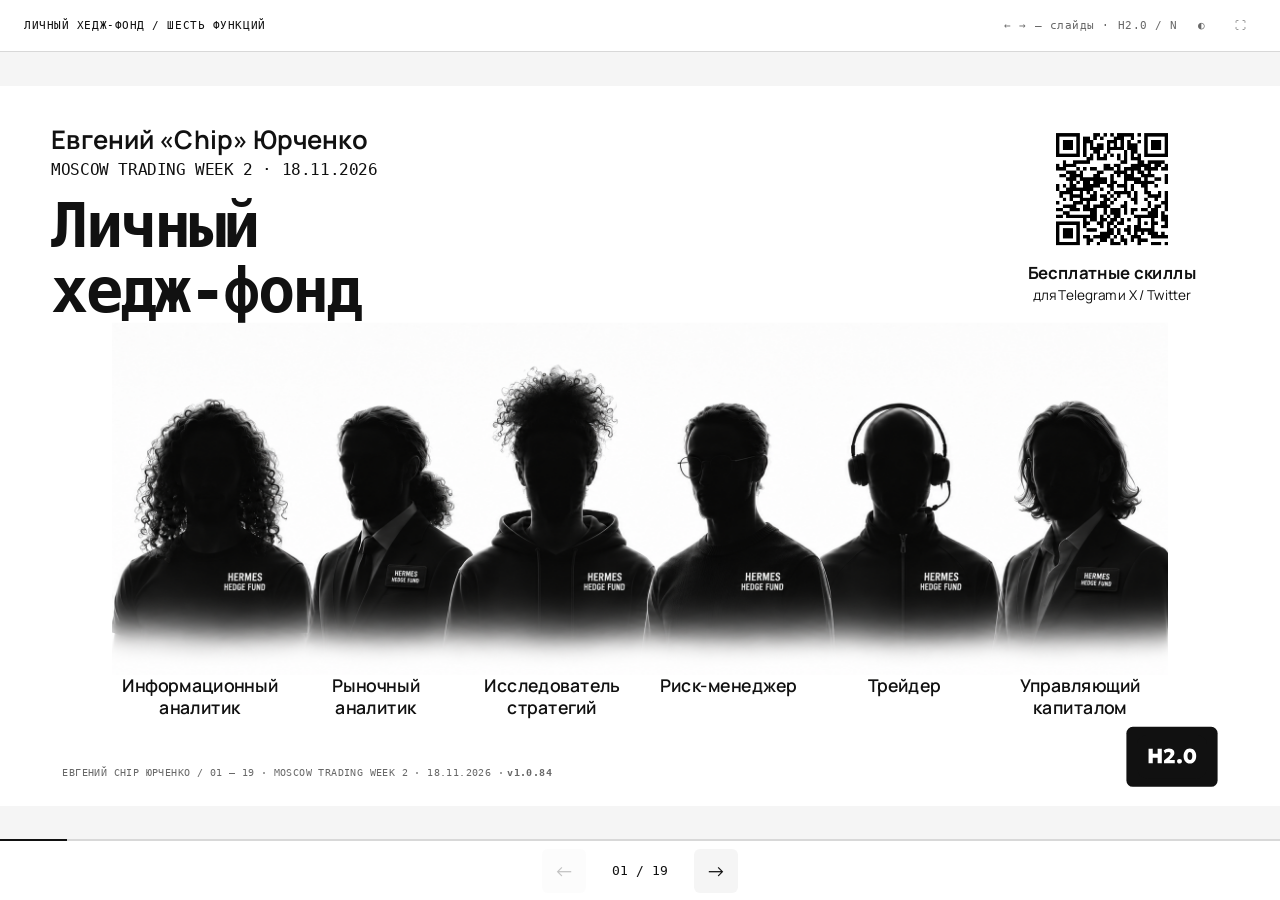
==== commit 77a6fb56: "Publish MTW2 presentation v1.0.84 with PDF and landing page" ====
--- a/presentations/2026-11-18-personal-hedge-fund/index.html
+++ b/presentations/2026-11-18-personal-hedge-fund/index.html
@@ -24,36 +24,422 @@
 @font-face{font-family:Mono;font-weight:700;src:url([data-uri]